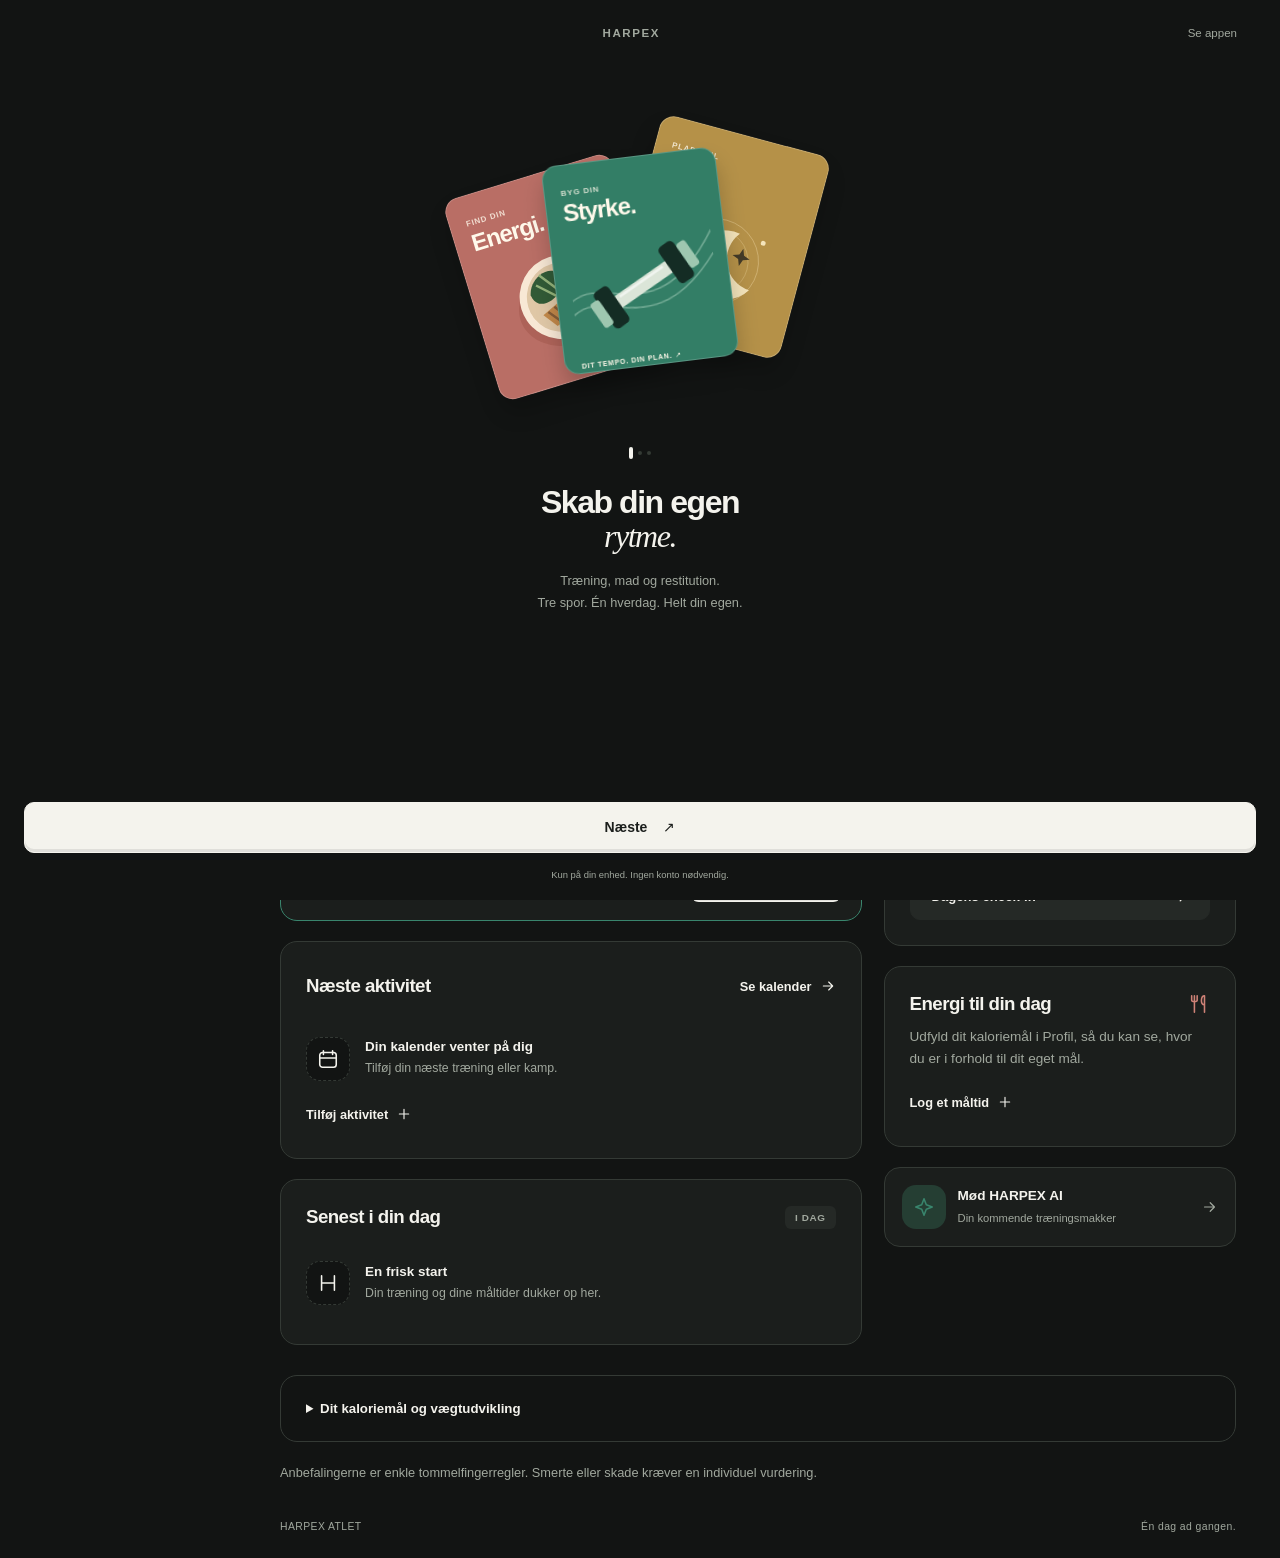
==== app.html @ 9389d0c3 "Add files via upload" ====
<!doctype html>
<html lang="da">
<head>
<meta charset="utf-8">
<meta name="viewport" content="width=device-width, initial-scale=1, viewport-fit=cover">
<meta name="theme-color" content="#ffffff">
<script>try{document.documentElement.dataset.theme=localStorage.getItem("harpex-theme")||"dark"}catch{document.documentElement.dataset.theme="dark"}</script>
<meta name="description" content="Din træning, mad og restitution. Samlet i HARPEX.">
<meta name="apple-mobile-web-app-capable" content="yes">
<meta name="apple-mobile-web-app-status-bar-style" content="default">
<meta name="apple-mobile-web-app-title" content="HARPEX">
<link rel="manifest" href="./manifest.webmanifest">
<link rel="apple-touch-icon" href="./harpex-icon-192.png">
<link rel="icon" type="image/svg+xml" href="./harpex-icon.svg">
<link rel="stylesheet" href="./theme.css?v=simulator-3">
<link rel="stylesheet" href="./identity.css?v=2">
<title>HARPEX · App</title>
<script src="./app.js" defer></script>
<script src="./identity.js?v=1" defer></script>
<script src="./experience.js?v=rhythm-2" defer></script>
</head>
<body>
<div class="app-shell" id="appShell">
<aside class="sidebar">
<a class="brand" href="./" aria-label="HARPEX forside"><span class="brand-mark"><svg viewBox="0 0 24 24" fill="none" stroke="currentColor" stroke-width="1.7" stroke-linecap="round" stroke-linejoin="round" aria-hidden="true"><path d="M5 4v16M19 4v16M5 12h14"/></svg></span>HARPEX</a>
<div class="sidebar-caption">DIT ATLETUNIVERS</div>
<nav class="tabs" aria-label="Appens sider">
<button type="button" class="tab active " data-tab="home"><svg viewBox="0 0 24 24" fill="none" stroke="currentColor" stroke-width="1.7" stroke-linecap="round" stroke-linejoin="round" aria-hidden="true"><path d="m3 10 9-7 9 7v10a1 1 0 0 1-1 1h-5v-7H9v7H4a1 1 0 0 1-1-1z"/></svg><span>Overblik</span></button>
<button type="button" class="tab  desktop-tab" data-tab="plan"><svg viewBox="0 0 24 24" fill="none" stroke="currentColor" stroke-width="1.7" stroke-linecap="round" stroke-linejoin="round" aria-hidden="true"><rect x="3" y="5" width="18" height="16" rx="3"/><path d="M7 3v4m10-4v4M3 11h18"/></svg><span>Kalender</span></button>
<button type="button" class="tab  " data-tab="train"><svg viewBox="0 0 24 24" fill="none" stroke="currentColor" stroke-width="1.7" stroke-linecap="round" stroke-linejoin="round" aria-hidden="true"><path d="M6 8v8M3 10v4M18 8v8M21 10v4M6 12h12"/></svg><span>Træning</span></button>
<button type="button" class="tab  " data-tab="fuel"><svg viewBox="0 0 24 24" fill="none" stroke="currentColor" stroke-width="1.7" stroke-linecap="round" stroke-linejoin="round" aria-hidden="true"><path d="M7 3v7m-3-7v5c0 2 6 2 6 0V3M7 10v11m11 0V3c-4 0-5 10 0 10"/></svg><span class="nav-long">Mad & energi</span><span class="nav-short">Mad</span></button>
<button type="button" class="tab  desktop-tab" data-tab="recovery"><svg viewBox="0 0 24 24" fill="none" stroke="currentColor" stroke-width="1.7" stroke-linecap="round" stroke-linejoin="round" aria-hidden="true"><path d="M20 15.5A8.5 8.5 0 0 1 8.5 4a8.5 8.5 0 1 0 11.5 11.5Z"/></svg><span>Restitution</span></button>
<button type="button" class="tab  desktop-tab" data-tab="progress"><svg viewBox="0 0 24 24" fill="none" stroke="currentColor" stroke-width="1.7" stroke-linecap="round" stroke-linejoin="round" aria-hidden="true"><path d="M4 4v16h16M7 14l4-4 4 2 5-6"/></svg><span>Udvikling</span></button>
<button type="button" class="tab  " data-tab="chat"><svg viewBox="0 0 24 24" fill="none" stroke="currentColor" stroke-width="1.7" stroke-linecap="round" stroke-linejoin="round" aria-hidden="true"><path d="M21 11.5a8.5 8.5 0 0 1-8.5 8.5H4l-1 1v-9.5A8.5 8.5 0 0 1 21 11.5Z"/><path d="M8 10h8M8 14h5"/></svg><span>HARPEX AI</span><span class="beta-tag">BETA</span></button>
<button type="button" class="tab  desktop-tab" data-tab="profile"><svg viewBox="0 0 24 24" fill="none" stroke="currentColor" stroke-width="1.7" stroke-linecap="round" stroke-linejoin="round" aria-hidden="true"><circle cx="12" cy="8" r="4"/><path d="M4 21v-2a8 8 0 0 1 16 0v2"/></svg><span>Profil</span></button>
<button type="button" class="tab mobile-more" data-ui="more" aria-expanded="false" aria-controls="moreMenu"><svg viewBox="0 0 24 24" fill="none" stroke="currentColor" stroke-width="1.7" stroke-linecap="round" stroke-linejoin="round" aria-hidden="true"><circle cx="5" cy="12" r="1"/><circle cx="12" cy="12" r="1"/><circle cx="19" cy="12" r="1"/></svg><span>Mere</span></button>
</nav>
<div class="sidebar-bottom"><span class="local-mark"><svg viewBox="0 0 24 24" fill="none" stroke="currentColor" stroke-width="1.7" stroke-linecap="round" stroke-linejoin="round" aria-hidden="true"><path d="m5 12 4 4L19 6"/></svg></span><div>Kun din hverdag.<small>Data gemmes på din enhed</small></div></div>
</aside>
<div class="workspace">
<header class="app-topbar"><span id="breadcrumb">Dit overblik</span><div class="topbar-actions"><button type="button" class="theme-toggle icon-button" data-ui="theme" aria-label="Skift til mørkt tema" title="Skift tema"><svg viewBox="0 0 24 24" fill="none" stroke="currentColor" stroke-width="1.7" stroke-linecap="round" aria-hidden="true"><circle cx="12" cy="12" r="4"/><path d="M12 2v2m0 16v2M2 12h2m16 0h2M5 5l1.5 1.5m11 11L19 19M5 19l1.5-1.5m11-11L19 5"/></svg></button><span class="date-pill" id="topDate"></span><button class="avatar" aria-label="Åbn din profil" data-action="tab" data-value="profile"><svg viewBox="0 0 24 24" fill="none" stroke="currentColor" stroke-width="1.7" stroke-linecap="round" stroke-linejoin="round" aria-hidden="true"><circle cx="12" cy="8" r="4"/><path d="M4 21v-2a8 8 0 0 1 16 0v2"/></svg></button></div></header>
<main id="mainContent">
<div class="heading"><div><div class="eyebrow" id="date"></div><h1 id="pageTitle">Din dag, dit tempo.</h1><p id="pageSubtitle" class="muted">Små skridt. Stærkere hver dag.</p></div><button class="button heading-action" data-action="tab" data-value="train"><svg viewBox="0 0 24 24" fill="none" stroke="currentColor" stroke-width="1.7" stroke-linecap="round" stroke-linejoin="round" aria-hidden="true"><path d="M12 5v14M5 12h14"/></svg>Log træning</button></div>
<section class="panel active" id="home" aria-label="Dit overblik">
<div class="daily-strip"><div><span class="eyebrow">DENNE UGE</span><strong id="weekSummary">Din uge i overblik</strong></div><div id="dashboardWeek" class="dashboard-week"></div><button class="icon-button week-link" aria-label="Åbn kalender" data-action="tab" data-value="plan"><svg viewBox="0 0 24 24" fill="none" stroke="currentColor" stroke-width="1.7" stroke-linecap="round" stroke-linejoin="round" aria-hidden="true"><path d="M5 12h14m-6-6 6 6-6 6"/></svg></button></div>
<div class="section-heading">Dine spor <small>Et lille skridt i dag</small></div>
<div class="quick-tracks"><button class="quick-track" data-action="tab" data-value="train"><span class="track-emoji" aria-hidden="true">🏋️</span><span class="track-arrow" aria-hidden="true">↗</span><strong>Træning</strong><small>Find dit pas</small></button><button class="quick-track" data-action="tab" data-value="fuel"><span class="track-emoji" aria-hidden="true">🥑</span><span class="track-arrow" aria-hidden="true">↗</span><strong>Energi</strong><small>Log et måltid</small></button><button class="quick-track" data-action="tab" data-value="recovery"><span class="track-emoji" aria-hidden="true">🌙</span><span class="track-arrow" aria-hidden="true">↗</span><strong>Restitution</strong><small>Dit check-in</small></button></div>
<div class="section-heading">Dit daglige overblik <small>Byg din rytme</small></div>
<div class="dashboard-stats" id="dashboardStats"></div>
<div class="dashboard-grid">
<div class="dashboard-main">
<article class="card workout-card"><div class="card-top"><span class="section-label"><svg viewBox="0 0 24 24" fill="none" stroke="currentColor" stroke-width="1.7" stroke-linecap="round" stroke-linejoin="round" aria-hidden="true"><path d="M6 8v8M3 10v4M18 8v8M21 10v4M6 12h12"/></svg>Dagens fokus</span><span class="tag">DIN PLAN</span></div><h2 id="recommend"></h2><p id="reason" class="muted"></p><div class="workout-footer"><span class="muted">Tilpasset din uge</span><button class="button" data-action="tab" data-value="train">Åbn styrkeplan<svg viewBox="0 0 24 24" fill="none" stroke="currentColor" stroke-width="1.7" stroke-linecap="round" stroke-linejoin="round" aria-hidden="true"><path d="M5 12h14m-6-6 6 6-6 6"/></svg></button></div></article>
<article class="card"><div class="card-top"><h2>Næste aktivitet</h2><button class="text-button" data-action="tab" data-value="plan">Se kalender<svg viewBox="0 0 24 24" fill="none" stroke="currentColor" stroke-width="1.7" stroke-linecap="round" stroke-linejoin="round" aria-hidden="true"><path d="M5 12h14m-6-6 6 6-6 6"/></svg></button></div><div id="next"></div></article>
<article class="card"><div class="card-top"><h2>Senest i din dag</h2><span class="tag">I DAG</span></div><div id="recentActivity"></div></article>
</div>
<div class="dashboard-side">
<article class="card checkin-card"><span class="icon-tile"><svg viewBox="0 0 24 24" fill="none" stroke="currentColor" stroke-width="1.7" stroke-linecap="round" stroke-linejoin="round" aria-hidden="true"><path d="M20 15.5A8.5 8.5 0 0 1 8.5 4a8.5 8.5 0 1 0 11.5 11.5Z"/></svg></span><h2>Hvordan har du det?</h2><p class="muted" id="checkinText">Søvn, energi og ømhed. Et kort check-in giver et bedre overblik.</p><button class="button secondary full" data-action="tab" data-value="recovery">Dagens check-in<svg viewBox="0 0 24 24" fill="none" stroke="currentColor" stroke-width="1.7" stroke-linecap="round" stroke-linejoin="round" aria-hidden="true"><path d="M5 12h14m-6-6 6 6-6 6"/></svg></button></article>
<article class="card food-card"><div class="card-top"><h2>Energi til din dag</h2><svg viewBox="0 0 24 24" fill="none" stroke="currentColor" stroke-width="1.7" stroke-linecap="round" stroke-linejoin="round" aria-hidden="true"><path d="M7 3v7m-3-7v5c0 2 6 2 6 0V3M7 10v11m11 0V3c-4 0-5 10 0 10"/></svg></div><p class="muted" id="foodAdvice"></p><button class="text-button" data-action="tab" data-value="fuel">Log et måltid<svg viewBox="0 0 24 24" fill="none" stroke="currentColor" stroke-width="1.7" stroke-linecap="round" stroke-linejoin="round" aria-hidden="true"><path d="M12 5v14M5 12h14"/></svg></button></article>
<button class="ai-teaser" data-action="tab" data-value="chat"><span class="icon-tile"><svg viewBox="0 0 24 24" fill="none" stroke="currentColor" stroke-width="1.7" stroke-linecap="round" stroke-linejoin="round" aria-hidden="true"><path d="m12 3 2.5 6.5L21 12l-6.5 2.5L12 21l-2.5-6.5L3 12l6.5-2.5Z"/></svg></span><span><strong>Mød HARPEX AI</strong><small>Din kommende træningsmakker</small></span><svg viewBox="0 0 24 24" fill="none" stroke="currentColor" stroke-width="1.7" stroke-linecap="round" stroke-linejoin="round" aria-hidden="true"><path d="M5 12h14m-6-6 6 6-6 6"/></svg></button>
</div>
</div>
<details class="card projection"><summary>Dit kaloriemål og vægtudvikling</summary><div id="weightProjectionHome"></div></details>
<div id="metrics" hidden></div>
<p class="foot">Anbefalingerne er enkle tommelfingerregler. Smerte eller skade kræver en individuel vurdering.</p>
</section>
<section class="panel" id="plan">
<div class="card">
<div class="week-nav">
<button type="button" class="button secondary" data-action="prevMonth" aria-label="Forrige måned">‹</button>
<div>
<h2>Kalender</h2>
<p id="monthLabel" class="foot">
</p>
</div>
<button type="button" class="button secondary" data-action="thisMonth">I dag</button>
<button type="button" class="button secondary" data-action="nextMonth" aria-label="Næste måned">›</button>
</div>
<div id="monthCalendar" class="month-calendar">
</div>
<div class="week-nav" style="margin-top:20px">
<button type="button" class="button secondary" data-action="prevWeek" aria-label="Forrige uge">‹</button>
<div>
<h2>Ugeplan</h2>
<p id="weekLabel" class="foot">
</p>
</div>
<button type="button" class="button secondary" data-action="thisWeek">I dag</button>
<button type="button" class="button secondary" data-action="nextWeek" aria-label="Næste uge">›</button>
</div>
<div class="scroll">
<div class="week" id="week">
</div>
</div>
<p class="foot" id="weekAdvice">
</p>
<div id="dayWorkoutList">
</div>
</div>
<div class="two">
<div class="card">
<h2>Tilføj aktivitet <span id="newEventDateLabel" class="muted">
</span>
</h2>
<form id="eventForm" class="form">
<label class="field span">Type<select name="type">
<option>Kamp</option>
<option>Sportstræning</option>
<option>Styrke</option>
</select>
</label>
<label class="field">Dato<input name="date" type="date" required>
</label>
<label class="field">Klokkeslæt<input name="time" type="time" value="18:00" required>
</label>
<label class="field span" id="strengthPicker" hidden>Vælg styrkepas<select id="strengthEventChoice">
</select>
</label>
<label class="field span" id="activityTitleField">
<span id="activityTitleLabel">Titel (valgfri)</span>
<input name="title" placeholder="Fx modstanderen eller træningsstedet">
</label>
<button class="button span">Gem aktivitet</button>
</form>
</div>
<div class="card">
<h2>Aktiviteter i viste uge</h2>
<div id="eventList">
</div>
<p class="foot">Flyt en kamp ved at slette den og oprette den på den nye dato. Forslaget opdateres med det samme.</p>
</div>
</div>
</section>
<section class="panel" id="train">
<div class="card">
<div class="eyebrow">DIN STYRKEPLAN</div>
<h2>Vælg pas og log øvelser</h2>
<p class="muted" id="planHint">
</p>
<div class="form">
<label class="field">Dato for træning<input id="trainingDate" type="date">
</label>
<label class="field">Kampe i denne uge<select id="gameCount">
<option value="auto">Fra kalenderen</option>
<option value="0">0 kampe · 4 pas</option>
<option value="1">1 kamp · 3 pas</option>
<option value="2">2+ kampe · 2 pas</option>
</select>
</label>
<label class="field">Vælg styrkepas<select id="workoutChoice">
</select>
</label>
</div>
<div id="workoutExercises">
</div>
</div>
<div class="two">
<div class="card">
<h2>Anden øvelse</h2>
<form class="form" id="liftForm">
<label class="field span">Øvelse<input name="exercise" required placeholder="Fx bænkpres eller sprint 20 m">
</label>
<label class="field">Sæt / forsøg<input type="number" name="sets" min="1" value="3" required>
</label>
<label class="field">Reps<input type="number" name="reps" min="1" value="6" required>
</label>
<label class="field">Kg (valgfrit)<input type="number" name="kg" min="0" step="0.5" placeholder="0">
</label>
<label class="field">RPE (valgfrit)<input type="number" name="rpe" min="1" max="10" step="0.5">
</label>
<button class="button span">Gem øvelse</button>
</form>
<p class="foot">Ved hop og sprint kan du skrive resultatet i øvelsens navn, fx “20 m sprint · 3,42 s”.</p>
</div>
<div class="card">
<h2>Seneste træning</h2>
<div id="liftList">
</div>
</div>
</div>
</section>
<section class="panel" id="fuel">
<div class="card">
<div class="eyebrow">Forslag til dig</div>
<h2 style="margin-top:8px">Hvad kan du spise?</h2>
<p class="muted" id="mealContext">
</p>
<div class="toolbar" id="ideaFilters" aria-label="Vælg måltidstype">
</div>
<div class="suggestions" id="mealSuggestions">
</div>
<div class="toolbar">
<button type="button" id="moreIdeas" class="button secondary" data-action="more">Se flere forslag</button>
</div>
<p class="foot">44 forslag. Tal er cirkaestimater og varierer med portionsstørrelse og mærke. Justér kalori- og proteinværdier ved at logge måltidet manuelt, hvis portionen er anderledes. Tilpas gerne måltiderne efter appetit og det, du tåler før træning.</p>
</div>
<div class="card">
<div class="eyebrow">Søg og log</div>
<h2 style="margin-top:8px">Find en dansk basisfødevare</h2>
<form id="foodSearchForm" class="form">
<label class="field span">Fødevare<input name="query" placeholder="Fx letmælk, rugbrød eller banan" required minlength="1">
</label>
<button class="button span">Søg lokalt</button>
</form>
<p class="foot">Søgningen virker uden internet og bruger et mindre udvalg af vejledende basisvarer. De præcise tal afhænger af varen og etiketten. Du kan importere din egen CSV-fil med danske fødevarer nedenfor.</p>
<div class="results" id="foodResults" aria-live="polite">
</div>
<p class="foot">Dansk reference: <a class="source-link" href="https://fcdb.fooddata.dk/" target="_blank" rel="noopener">DTU’s fødevaredatabase Frida</a>. Data derfra indgår kun, hvis du selv importerer en CSV-fil.</p>
<label class="field">Indlæs CSV med fødevarer (valgfrit)<input type="file" id="foodCsv" accept=".csv,text/csv">
</label>
<div id="foodImportStatus" class="notice" role="status">
</div>
<p class="foot">CSV skal have kolonnerne navn, kcal og protein pr. 100 g. Du kan eksportere et regneark som CSV først. Filen behandles kun i denne browser. <a class="source-link" href="./foedevarer-skabelon.csv" download>Hent en CSV-skabelon</a>.</p>
</div>
<div class="two">
<div class="card">
<h2>Log måltid</h2>
<form class="form" id="mealForm">
<label class="field span">Navn<input name="name" placeholder="Fx aftensmad" required>
</label>
<label class="field">Kalorier<input name="kcal" type="number" min="0" required>
</label>
<label class="field">Protein (g)<input name="protein" type="number" min="0" required>
</label>
<label class="field span">
<span>
<input type="checkbox" name="savePreset"> Gem som fast måltid</span>
</label>
<button class="button span">Tilføj måltid</button>
</form>
</div>
<div class="card">
<h2>Faste måltider</h2>
<div id="presets">
</div>
<h2 style="margin-top:22px">I dag</h2>
<div id="mealList">
</div>
</div>
</div>
</section>
<section class="panel" id="recovery">
<div class="two">
<div class="card">
<h2>Dagens check-in</h2>
<form class="form" id="recoveryForm">
<label class="field">Søvn (timer)<input name="sleep" type="number" step="0.1" min="0" max="16" required>
</label>
<label class="field">Energi (1–10)<input name="energy" type="number" min="1" max="10" required>
</label>
<label class="field">Benømhed (1–10)<input name="soreness" type="number" min="1" max="10" required>
</label>
<label class="field">Generel ømhed (1–10)<input name="general" type="number" min="1" max="10" required>
</label>
<label class="field span">
<span>
<input name="creatine" type="checkbox"> Kreatin taget i dag</span>
</label>
<button class="button span">Gem check-in</button>
</form>
</div>
<div class="card">
<h2>Readiness</h2>
<div id="readiness">
</div>
<p class="foot">Scoren bruger søvn, energi, ømhed og kamp i går. Den er en guide, ikke en medicinsk måling.</p>
</div>
</div>
</section>
<section class="panel" id="progress">
<div class="card">
<h2>Udvikling i dine øvelser</h2>
<label class="field">Vælg øvelse<select id="exerciseProgressChoice">
</select>
</label>
<div id="exerciseProgress" aria-live="polite">
</div>
</div>
<div class="two">
<div class="card">
<h2>Log vægt eller præstation</h2>
<form class="form" id="progressForm">
<label class="field">Måling<select name="type">
<option>Vægt (kg)</option>
<option>Hop (cm)</option>
<option>Sprint 20 m (sek.)</option>
</select>
</label>
<label class="field">Resultat<input name="value" type="number" min="0" step="0.01" required>
</label>
<button class="button span">Gem måling</button>
</form>
</div>
<div class="card">
<h2>Mulig vægtudvikling</h2>
<div id="weightProjection">
</div>
<h2>Din udvikling</h2>
<div id="progressList">
</div>
<div id="prList">
</div>
</div>
</div>
</section>
<section class="panel" id="profile">
<div class="card appearance-card"><div><h2>Udseende</h2><p class="muted">Vælg det tema, der passer til dig.</p></div><div class="theme-options" role="group" aria-label="Farvetema"><button type="button" data-theme-choice="light">Lyst</button><button type="button" data-theme-choice="dark">Mørkt</button></div></div>
<div class="card profile-intro"><div><h2>Din personlige HARPEX</h2><p class="muted">Tilpas din plan, når din hverdag ændrer sig.</p></div><button type="button" class="button secondary" data-ui="onboard">Gennemgå onboarding</button></div>
<div class="card">
<div class="eyebrow">Energi til din hverdag</div>
<h2 style="margin-top:8px">Beregn et startpunkt</h2>
<p class="muted">Angiv antal pas på en normal uge. Appen tager højde for træning, kampe og fysisk aktivitet i skole eller arbejde.</p>
<form id="energyForm" class="form">
<label class="field">Alder (år)<input name="age" type="number" min="13" max="100" required>
</label>
<label class="field">Vægt (kg)<input name="weight" type="number" min="30" max="250" step="0.1" required>
</label>
<label class="field">Højde (cm)<input name="height" type="number" min="120" max="230" required>
</label>
<label class="field">Køn til beregningsformel<select name="sex" required>
<option value="">Vælg</option>
<option value="male">Mand</option>
<option value="female">Kvinde</option>
<option value="unspecified">Vil ikke angive</option>
</select>
</label>
<label class="field span">Din hverdag<select name="dayType">
<option value="school">Skole / mest siddende</option>
<option value="office">Kontor / mest siddende</option>
<option value="walking">Stående eller gående arbejde</option>
<option value="physical">Fysisk arbejde / håndværker</option>
</select>
</label>
<label class="field">Sportstræning pr. uge<input name="sportSessions" type="number" min="0" max="14" value="0" required>
</label>
<label class="field">Styrkepas pr. uge<input name="strengthSessions" type="number" min="0" max="14" value="0" required>
</label>
<label class="field">Kampe pr. uge<input name="matchSessions" type="number" min="0" max="7" value="0" required>
</label>
<label class="field">Formål<select name="energyGoal">
<option value="maintain">Vedligeholde vægt</option>
<option value="gain">Gradvis vægtøgning</option>
</select>
</label>
<div class="toolbar span">
<button type="button" class="button secondary" id="useCalendarCounts">Hent antal pas fra kalenderen</button>
<button class="button" type="submit">Beregn</button>
</div>
</form>
<div id="energySaveStatus" class="notice" role="status">
</div>
<div id="energyResult" aria-live="polite">
</div>
<p class="foot">Inspiration: <a class="source-link" href="https://www.teamdanmark.dk/til-atleter/sportsernaering/energiberegner" target="_blank" rel="noopener">Team Danmarks energiberegner</a>. HARPEX bruger sin egen forenklede beregning med træningspas i stedet for pulszoner.</p>
</div>
<div class="card">
<h2>Gem og flyt dine data</h2>
<p>Hvis du tilføjer appen til hjemmeskærmen, kan iPhone oprette et separat datalager. Eksportér data herfra og importér filen i hjemmeskærmsappen, hvis dine tidligere logs mangler.</p>
<div class="toolbar">
<button class="button secondary" id="exportData">Eksportér data</button>
<label class="button secondary" for="importData" style="cursor:pointer">Importér data</label>
<input type="file" id="importData" accept="application/json,.json" hidden>
</div>
<div id="transferStatus" class="notice" role="status">
</div>
</div>
<div class="two">
<div class="card">
<h2>Din profil</h2>
<form class="form" id="profileForm">
<label class="field">Sport<select name="sport">
<option value="">Vælg sport</option>
<option>Håndbold</option>
<option>Fodbold</option>
<option>Basketball</option>
<option>Anden sport</option>
</select>
</label>
<label class="field">Position<input name="position" placeholder="Fx målmand">
</label>
<label class="field">Kalorimål<input name="kcalGoal" type="number" min="1000" required>
</label>
<label class="field">Proteinmål (g)<input name="proteinGoal" type="number" min="0" required>
</label>
<label class="field span">Udstyr på dit træningssted (vælg flere)<select name="equipment" multiple size="6">
<option>Vægtstang</option>
<option>Håndvægte</option>
<option>Trap bar</option>
<option>Kabler</option>
<option>Medicinbold</option>
<option>Pull-up bar</option>
</select>
</label>
<button class="button span">Gem profil</button>
</form>
</div>
<div class="card">
<h2>Sådan vælger appen</h2>
<p>Antallet af kampe styrer en enkel ugeplan. Kamp tæt på, ømme ben eller lav restitution nedjusterer benstyrke. Dagens madmål og næste aktivitet giver et særskilt forslag.</p>
<p id="equipmentAdvice" class="foot">
</p>
<p class="foot">Dine data gemmes lokalt i denne browser på denne enhed. Kalenderen oprettes manuelt i første version.</p>
</div>
</div>
</section>
<section class="panel" id="chat" aria-label="HARPEX AI chat">
<div class="chat-card">
<div class="chat-top"><span class="icon-tile"><svg viewBox="0 0 24 24" fill="none" stroke="currentColor" stroke-width="1.7" stroke-linecap="round" stroke-linejoin="round" aria-hidden="true"><path d="m12 3 2.5 6.5L21 12l-6.5 2.5L12 21l-2.5-6.5L3 12l6.5-2.5Z"/></svg></span><div><strong>HARPEX AI</strong><small>Demo · AI er ikke tilsluttet endnu</small></div><span class="tag">FORHÅNDSVISNING</span></div>
<div class="chat-messages" id="chatMessages" role="log" aria-live="polite"></div>
<form id="chatForm" class="chat-form"><label class="sr-only" for="chatInput">Skriv til HARPEX AI</label><textarea id="chatInput" rows="1" maxlength="2000" placeholder="Spørg om din træning, mad eller restitution…"></textarea><button class="send-button" type="submit" aria-label="Send besked" disabled><svg viewBox="0 0 24 24" fill="none" stroke="currentColor" stroke-width="1.7" stroke-linecap="round" stroke-linejoin="round" aria-hidden="true"><path d="M5 12h14m-6-6 6 6-6 6"/></svg></button></form>
<p class="chat-note">Beskeder bliver på din enhed. Denne demo giver ikke AI-rådgivning.</p>
</div>
</section>
</main>
<footer class="app-footer"><span>HARPEX ATLET</span><span>Én dag ad gangen.</span></footer>
</div>
</div>
<div class="menu-scrim" id="menuScrim" hidden></div>
<div class="more-menu" id="moreMenu" hidden><div class="card-top"><h2>Mere i HARPEX</h2><button class="icon-button" data-ui="more-close" aria-label="Luk menu">×</button></div><button data-action="tab" data-value="plan"><svg viewBox="0 0 24 24" fill="none" stroke="currentColor" stroke-width="1.7" stroke-linecap="round" stroke-linejoin="round" aria-hidden="true"><rect x="3" y="5" width="18" height="16" rx="3"/><path d="M7 3v4m10-4v4M3 11h18"/></svg>Kalender<svg viewBox="0 0 24 24" fill="none" stroke="currentColor" stroke-width="1.7" stroke-linecap="round" stroke-linejoin="round" aria-hidden="true"><path d="M5 12h14m-6-6 6 6-6 6"/></svg></button><button data-action="tab" data-value="recovery"><svg viewBox="0 0 24 24" fill="none" stroke="currentColor" stroke-width="1.7" stroke-linecap="round" stroke-linejoin="round" aria-hidden="true"><path d="M20 15.5A8.5 8.5 0 0 1 8.5 4a8.5 8.5 0 1 0 11.5 11.5Z"/></svg>Restitution<svg viewBox="0 0 24 24" fill="none" stroke="currentColor" stroke-width="1.7" stroke-linecap="round" stroke-linejoin="round" aria-hidden="true"><path d="M5 12h14m-6-6 6 6-6 6"/></svg></button><button data-action="tab" data-value="progress"><svg viewBox="0 0 24 24" fill="none" stroke="currentColor" stroke-width="1.7" stroke-linecap="round" stroke-linejoin="round" aria-hidden="true"><path d="M4 4v16h16M7 14l4-4 4 2 5-6"/></svg>Udvikling<svg viewBox="0 0 24 24" fill="none" stroke="currentColor" stroke-width="1.7" stroke-linecap="round" stroke-linejoin="round" aria-hidden="true"><path d="M5 12h14m-6-6 6 6-6 6"/></svg></button><button data-action="tab" data-value="profile"><svg viewBox="0 0 24 24" fill="none" stroke="currentColor" stroke-width="1.7" stroke-linecap="round" stroke-linejoin="round" aria-hidden="true"><circle cx="12" cy="8" r="4"/><path d="M4 21v-2a8 8 0 0 1 16 0v2"/></svg>Profil<svg viewBox="0 0 24 24" fill="none" stroke="currentColor" stroke-width="1.7" stroke-linecap="round" stroke-linejoin="round" aria-hidden="true"><path d="M5 12h14m-6-6 6 6-6 6"/></svg></button></div>
<section id="onboarding" class="onboarding" aria-label="Opsæt din HARPEX" hidden></section>
<div id="saveToast" role="status" aria-live="polite" style="display:none">Gemt</div>
</body>
</html>
---- theme.css ----
/* HARPEX — monochrome interface, adapted to the supplied onboarding reference. */
.tab>.nav-short{display:none}
@media(max-width:700px){.tab>.nav-long{display:none}.tab>.nav-short{display:block}}
:root{font-family:-apple-system,BlinkMacSystemFont,"Segoe UI",Helvetica,Arial,sans-serif;color:var(--ink);background:var(--canvas);font-size:16px;font-synthesis:none;--ink:#191919;--text-strong:#303030;--text-secondary:#555555;--muted:#757575;--line:#e6e6e6;--soft:#f4f4f4;--canvas:#fafafa;--surface:#ffffff;--white:#ffffff;--error:#a53932;--radius:18px;color-scheme:light}
:root[data-theme="dark"]{--ink:#f1f1f1;--text-strong:#dddddd;--text-secondary:#bcbcbc;--muted:#999999;--line:#303030;--soft:#252525;--canvas:#111111;--surface:#191919;--white:#191919;--error:#eeaaa4;color-scheme:dark}
*{box-sizing:border-box}body{margin:0}button,input,select,textarea{font:inherit}button,a,input,select,textarea{-webkit-tap-highlight-color:transparent}button{cursor:pointer}button:disabled{cursor:not-allowed;opacity:.38}button,a{touch-action:manipulation}button{color:inherit}a{color:inherit}svg{width:22px;height:22px;flex-shrink:0}button svg{pointer-events:none}h1,h2,h3,p{margin:0}p{line-height:1.6}h1{font-size:clamp(2rem,3.6vw,2.75rem);font-weight:650;line-height:1.12;letter-spacing:-.025em}h2{font-size:1.17rem;font-weight:700;letter-spacing:-.03em;line-height:1.3}h3{font-size:1rem;line-height:1.4}button:focus-visible,a:focus-visible,summary:focus-visible{outline:3px solid var(--muted);outline-offset:4px}input:focus-visible,select:focus-visible,textarea:focus-visible{outline:2px solid var(--muted);outline-offset:2px}[hidden]{display:none!important}.muted,.foot,.empty{color:var(--muted)}.foot{font-size:.8rem;line-height:1.65;margin-top:16px}.eyebrow{font-size:.7rem;letter-spacing:.12em;font-weight:700;text-transform:uppercase;color:var(--muted)}.sr-only{position:absolute;width:1px;height:1px;overflow:hidden;clip:rect(0,0,0,0);white-space:nowrap}
.app-shell{min-height:100vh}.sidebar{position:fixed;inset:0 auto 0 0;width:236px;background:var(--surface);border-right:1px solid var(--line);z-index:20;padding:38px 20px;display:flex;flex-direction:column}.brand{display:flex;gap:8px;align-items:center;text-decoration:none;font-size:1.7rem;font-weight:700;letter-spacing:-.025em;white-space:nowrap}.brand-mark{display:grid;place-items:center;width:36px;height:36px;background:var(--ink);color:var(--surface);border-radius:12px;margin-right:2px}.brand-mark svg{width:25px;height:25px}.brand-period{margin-left:-7px}.sidebar .brand{margin:0 15px 50px}.sidebar-caption{font-size:.65rem;font-weight:700;letter-spacing:.13em;color:var(--muted);padding:0 16px;margin-bottom:15px}.tabs{display:flex;flex-direction:column;gap:7px}.tab{min-height:48px;width:100%;display:flex;align-items:center;gap:13px;border:0;padding:13px 17px;border-radius:13px;background:transparent;text-align:left;font-size:.875rem;font-weight:550;color:var(--muted);white-space:nowrap;transition:background .18s,color .18s}.tab svg{width:20px;height:20px}.tab:hover{background:var(--soft);color:var(--ink)}.tab.active{background:var(--ink);color:var(--surface)}.beta-tag{font-size:.55rem;letter-spacing:.08em;padding:4px 5px;border:1px solid currentColor;border-radius:4px;margin-left:auto;opacity:.6}.sidebar-bottom{margin-top:auto;display:flex;align-items:center;gap:10px;padding:24px 10px 0;font-size:.74rem;color:var(--text-secondary);line-height:1.6}.sidebar-bottom small{display:block;font-size:.67rem;color:var(--muted)}.local-mark{display:grid;place-items:center;width:27px;height:27px;border:1px solid var(--line);border-radius:50%}.local-mark svg{width:14px}.mobile-more{display:none}
.workspace{margin-left:236px}.app-topbar{height:85px;padding:0 44px;display:flex;justify-content:space-between;align-items:center;border-bottom:1px solid var(--line);background:var(--surface);font-size:.82rem;color:var(--muted)}.topbar-actions{display:flex;gap:20px;align-items:center}.date-pill{font-size:.78rem}.avatar{width:37px;height:37px;border:1px solid var(--line);background:var(--soft);border-radius:50%;display:grid;place-items:center}.avatar svg{width:17px;height:17px}main{max-width:1260px;padding:42px 44px 20px;margin:auto}.heading{display:flex;align-items:center;justify-content:space-between;gap:20px;margin-bottom:30px}.heading .eyebrow{display:none}.heading p{font-size:.92rem;margin-top:10px}.button{display:inline-flex;align-items:center;justify-content:center;gap:10px;border:1px solid var(--ink);background:var(--ink);color:var(--surface);border-radius:12px;min-height:46px;padding:12px 21px;font-size:.875rem;font-weight:650;text-decoration:none;transition:transform .15s,background .15s}.button:hover{background:var(--text-strong);transform:translateY(-1px)}.button.secondary{background:var(--soft);border-color:var(--soft);color:var(--ink)}.button.secondary:hover{background:var(--line)}.button svg{width:17px;height:17px}.text-button{display:inline-flex;align-items:center;gap:8px;background:none;border:0;padding:8px 0;font-size:.8rem;font-weight:600}.text-button svg{width:16px}.text-button:hover{text-decoration:underline}.icon-button{width:37px;height:37px;display:inline-grid;place-items:center;border:1px solid var(--line);border-radius:50%;background:var(--surface);font-size:1.5rem}.icon-button svg{width:17px}.full{width:100%}.tag{display:inline-flex;align-items:center;justify-content:center;padding:6px 10px;border-radius:6px;background:var(--soft);color:var(--muted);font-size:.62rem;letter-spacing:.06em;font-weight:650}.panel{display:none}.panel.active{display:block;animation:appear .2s ease-out}@keyframes appear{from{opacity:.5;transform:translateY(5px)}to{opacity:1;transform:none}}
.card{background:var(--surface);border:1px solid var(--line);border-radius:var(--radius);padding:25px;margin-bottom:20px;box-shadow:0 4px 9px #00000002}.card>h2{margin-bottom:18px}.card-top{display:flex;align-items:center;justify-content:space-between;gap:16px;margin-bottom:18px}.card-top h2{margin:0}.card-top>svg{color:var(--text-secondary)}.section-label{font-size:.84rem;font-weight:600;display:flex;align-items:center;gap:9px}.section-label svg{width:18px;height:18px}.daily-strip{display:flex;align-items:center;gap:20px;margin-bottom:28px;border-top:1px solid var(--line);border-bottom:1px solid var(--line);padding:20px 0}.daily-strip>div:first-child{min-width:160px}.daily-strip strong{display:block;font-size:.82rem;font-weight:550;margin-top:7px}.dashboard-week{display:grid;grid-template-columns:repeat(7,1fr);gap:12px;max-width:530px;flex:1;margin-left:auto}.week-dot{border:0;background:none;min-height:67px;border-radius:12px;display:flex;flex-direction:column;align-items:center;justify-content:center;gap:7px;position:relative;font-size:.73rem;color:var(--muted)}.week-dot strong{font-size:.92rem;font-weight:650;margin:0;color:var(--text-strong)}.week-dot.current{background:var(--ink);color:var(--muted)}.week-dot.current strong{color:var(--surface)}.week-dot.has-log:after{content:"";width:4px;height:4px;position:absolute;bottom:5px;border-radius:50%;background:currentColor}.week-dot:hover{box-shadow:inset 0 0 0 1px var(--line)}.dashboard-stats{display:grid;grid-template-columns:1.8fr 1fr 1fr;gap:17px;margin-bottom:22px}.stat-card{border:1px solid var(--line);background:var(--surface);border-radius:var(--radius);padding:25px;min-height:193px;display:flex;flex-direction:column;justify-content:space-between}.stat-card.calorie-card{flex-direction:row;align-items:center;gap:10px}.stat-label{display:flex;align-items:center;gap:7px;color:var(--muted);font-size:.8rem}.stat-label svg{width:17px;height:17px}.stat-number{display:block;font-size:2rem;line-height:1.2;letter-spacing:-.025em;margin:12px 0 7px;font-weight:650}.stat-number small{font-size:.9rem;color:var(--muted);letter-spacing:-.02em;font-weight:400}.stat-detail{font-size:.72rem;color:var(--muted);line-height:1.5}.stat-track{width:100%;height:5px;background:var(--soft);border-radius:5px;overflow:hidden;margin-top:16px}.stat-track i{height:100%;background:var(--ink);display:block;border-radius:5px}.ring{width:109px;height:109px;position:relative;flex-shrink:0;display:grid;place-items:center}.ring svg{position:absolute;width:100%;height:100%;transform:rotate(-90deg)}.ring circle{fill:none;stroke-width:7}.ring-bg{stroke:var(--soft)}.ring-fill{stroke:var(--ink);stroke-linecap:round;transition:stroke-dasharray .5s}.ring .ring-icon{width:24px;height:24px;position:static;transform:none;color:var(--ink)}.ring small{font-size:.62rem;color:var(--muted)}
.dashboard-grid{display:grid;grid-template-columns:minmax(0,1.65fr) minmax(260px,1fr);gap:22px}.dashboard-grid>div{min-width:0}.workout-card{padding:26px;background:var(--soft);border:0}.workout-card h2{font-size:1.7rem;max-width:460px;line-height:1.16;letter-spacing:-.025em;margin:25px 0 12px}.workout-card p{font-size:.875rem;max-width:480px}.workout-card .tag{background:var(--surface);color:var(--text-secondary)}.workout-footer{display:flex;align-items:center;justify-content:space-between;gap:12px;margin-top:28px}.workout-footer>span{font-size:.72rem}.workout-footer .button{font-size:.8rem;padding:12px 16px}.icon-tile{display:grid;place-items:center;width:44px;height:44px;border-radius:14px;background:var(--soft);color:var(--ink);flex-shrink:0}.checkin-card h2{font-size:1.25rem;margin:18px 0 10px}.checkin-card p,.food-card p{font-size:.85rem}.checkin-card .button{margin-top:20px;font-size:.82rem;justify-content:space-between}.food-card .text-button{margin-top:14px}.food-card .card-top{margin-bottom:10px}.ai-teaser{display:flex;align-items:center;gap:12px;width:100%;text-align:left;border:1px solid var(--line);border-radius:16px;background:var(--surface);padding:17px}.ai-teaser>span:nth-child(2){flex:1}.ai-teaser strong{font-size:.85rem;display:block;margin-bottom:5px}.ai-teaser small{font-size:.7rem;color:var(--muted);line-height:1.5}.ai-teaser>svg{width:17px;color:var(--muted)}.ai-teaser:hover{background:var(--soft)}.empty-state{display:flex;align-items:center;gap:15px;padding:14px 0}.empty-state strong{display:block;font-size:.84rem;font-weight:550}.empty-state p{font-size:.77rem;color:var(--muted);margin-top:5px}.empty-state .icon-tile{border:1px dashed var(--line);background:var(--canvas)}.activity-row{display:flex;gap:13px;align-items:center;padding:13px 0;border-bottom:1px solid var(--line);font-size:.84rem}.activity-row:last-child{border:0}.activity-row small{display:block;color:var(--muted);font-size:.73rem;margin-top:4px}.activity-row>div:nth-child(2){flex:1}.activity-row>span{font-size:.7rem;color:var(--muted)}.projection{font-size:.83rem;background:transparent;box-shadow:none;margin-top:10px}.projection summary{cursor:pointer;font-weight:550}.projection p{margin-top:15px}.app-footer{max-width:1260px;margin:auto;padding:18px 44px 26px;display:flex;justify-content:space-between;font-size:.65rem;color:var(--muted);letter-spacing:.04em}
.two{display:grid;grid-template-columns:1fr 1fr;gap:20px}.grid{display:grid;grid-template-columns:1.2fr .8fr;gap:20px}.row{display:flex;justify-content:space-between;align-items:center;gap:12px;padding:16px 0;border-bottom:1px solid var(--line);font-size:.88rem}.row:last-child{border:0}.row small{display:block;color:var(--muted);font-size:.75rem;margin-top:6px;line-height:1.5}.row .button{font-size:.76rem;min-height:36px;padding:8px 13px;flex-shrink:0}.empty{padding:10px 0;font-size:.88rem}.form{display:grid;grid-template-columns:repeat(2,minmax(0,1fr));gap:18px;margin-top:20px}.field{display:flex;flex-direction:column;gap:9px;color:var(--muted);font-size:.875rem;line-height:1.4}.field input,.field select,.exerciseForm input{width:100%;min-width:0;min-height:48px;padding:12px 14px;border:1px solid var(--line);border-radius:13px;background:var(--canvas);color:var(--ink);font-size:1rem}.field input[type=checkbox]{width:18px;min-height:18px;accent-color:var(--ink);vertical-align:middle;margin-right:8px}.field select[multiple]{min-height:170px}.field input::placeholder,.exerciseForm input::placeholder{color:var(--muted)}.span{grid-column:1/-1}.toolbar{display:flex;gap:10px;flex-wrap:wrap;margin:18px 0}.notice{font-size:.86rem;margin-top:12px;color:var(--text-strong)}.source-link{color:var(--text-strong);text-underline-offset:3px}.results{max-height:440px;overflow:auto}.week-nav{display:flex;align-items:center;gap:9px;margin-bottom:23px}.week-nav>div{flex:1}.week-nav p{margin-top:4px}.week-nav .button{padding:8px 14px;min-height:38px}.week{display:grid;grid-template-columns:repeat(7,minmax(0,1fr));gap:8px}.day{background:var(--canvas);border:1px solid var(--line);border-radius:12px;min-height:113px;padding:11px;text-align:left;font-size:.82rem}.day strong,.day b,.day small{display:block}.day strong{margin-bottom:10px}.day b{font-size:.73rem;color:var(--text-strong);margin:6px 0}.day small{font-size:.7rem;line-height:1.4;color:var(--muted)}.day.today{border:2px solid var(--ink);background:var(--soft)}.month-calendar{display:grid;grid-template-columns:repeat(7,minmax(0,1fr));gap:6px}.month-weekday{text-align:center;font-size:.75rem;color:var(--muted);padding:9px 0}.month-day{min-height:86px;background:var(--canvas);border:1px solid var(--line);border-radius:12px;padding:10px;text-align:left}.month-day strong,.month-day small{display:block}.month-day small{font-size:.69rem;color:var(--muted);margin-top:5px}.month-day.selected{border:2px solid var(--ink);background:var(--soft)}.month-day.other{opacity:.4}.chart-scroll,.scroll{overflow-x:auto}.exercise-chart{width:100%;min-width:320px;height:180px}.exercise-chart polyline{stroke:var(--ink)}.exercise-chart circle{fill:var(--ink)}.exercise-chart text{fill:var(--text-secondary)}.exercise-chart line{stroke:var(--line)}.exercise-entry{padding:22px 0;border-bottom:1px solid var(--line)}.exercise-entry:last-child{border:0}.exercise-entry strong{display:block;font-size:1rem}.exercise-entry small{display:block;color:var(--muted);margin:7px 0 15px;font-size:.78rem}.exerciseForm{display:grid;grid-template-columns:repeat(3,minmax(0,1fr)) auto;gap:12px;align-items:end}.exerciseForm label{display:flex;flex-direction:column;gap:7px;font-size:.8rem;color:var(--muted)}.training-date-head{font-size:.78rem;font-weight:650;margin:20px 0 5px}.suggestions{display:grid;grid-template-columns:repeat(2,minmax(0,1fr));gap:16px}.suggestion{padding:20px;background:var(--canvas);border:1px solid var(--line);border-radius:18px}.suggestion h3{margin:10px 0}.suggestion p{font-size:.84rem;color:var(--muted)}.suggestion .row{flex-wrap:wrap}.suggestion .tag{font-size:.73rem;letter-spacing:0}.recipe{margin-top:16px;font-size:.8rem;color:var(--muted)}.recipe summary{cursor:pointer;color:var(--text-secondary)}.recipe p{margin-top:12px}.suggestion .eyebrow{font-size:.66rem}.toolbar .tab{display:block;min-height:38px;width:auto;border-radius:12px;padding:9px 16px;background:var(--soft);font-size:.8rem;color:var(--muted)}.toolbar .tab.active{background:var(--ink);color:var(--surface)}.metrics{display:grid;grid-template-columns:repeat(2,1fr);gap:12px}.metric{padding:16px;background:var(--soft);border-radius:15px}.metric span{font-size:.8rem;color:var(--muted)}.metric strong{font-size:1.3rem;display:block;margin-top:7px}.bar{height:5px;border-radius:5px;background:var(--line);overflow:hidden;margin-top:10px}.bar i{display:block;height:100%;background:var(--ink);max-width:100%}.recommend{font-size:1.5rem;font-weight:700;margin:15px 0}.card[style*="background:var(--muted)"]{background:var(--soft)!important}.profile-intro{display:flex;align-items:center;justify-content:space-between;gap:20px}.profile-intro p{font-size:.875rem;margin-top:7px}#readiness>div{color:var(--ink)!important}#readiness span{color:var(--muted)!important}#saveToast{position:fixed;left:50%;bottom:30px;transform:translateX(-50%);background:var(--ink);color:var(--surface);padding:14px 24px;border-radius:12px;font-size:.875rem;z-index:120;box-shadow:0 10px 30px #0002}
.chat-card{max-width:900px;margin:auto;border:1px solid var(--line);border-radius:18px;background:var(--surface);padding:24px;display:flex;flex-direction:column;min-height:600px;height:calc(100dvh - 310px)}.chat-top{display:flex;gap:12px;align-items:center;padding-bottom:20px;border-bottom:1px solid var(--line)}.chat-top strong{display:block;font-size:.95rem}.chat-top small{display:block;margin-top:5px;color:var(--muted);font-size:.72rem}.chat-top>.tag{margin-left:auto;font-size:.55rem}.chat-messages{overflow-y:auto;flex:1;padding:26px 6px;scroll-behavior:smooth}.chat-welcome{text-align:center;padding:30px 0 15px;max-width:460px;margin:auto}.chat-welcome>.icon-tile{margin:0 auto 20px;width:58px;height:58px;border-radius:14px}.chat-welcome h2{font-size:1.7rem;line-height:1.2;letter-spacing:-.025em}.chat-welcome>p{font-size:.85rem;color:var(--muted);margin:13px auto 23px;max-width:350px}.prompt-list{display:grid;gap:9px}.prompt-button{background:var(--canvas);border:1px solid var(--line);border-radius:14px;padding:15px;text-align:left;display:flex;align-items:center;justify-content:space-between;font-size:.83rem}.prompt-button svg{width:16px}.chat-message{padding:14px 17px;margin-bottom:15px;max-width:82%;font-size:.9rem;line-height:1.55;white-space:pre-wrap;overflow-wrap:anywhere}.chat-message.user{margin-left:auto;background:var(--ink);color:var(--surface);border-radius:14px 19px 5px 19px}.chat-message.assistant{background:var(--soft);border-radius:14px 19px 19px 5px}.chat-message small{display:block;font-size:.66rem;font-weight:600;letter-spacing:.06em;color:var(--muted);margin-bottom:7px}.chat-form{display:flex;align-items:flex-end;gap:10px;border:1px solid var(--line);border-radius:14px;background:var(--canvas);padding:9px}.chat-form textarea{flex:1;background:transparent;border:0;padding:11px 10px;outline:0;resize:none;font-size:.9rem;min-height:42px;max-height:130px;line-height:1.5;width:100%}.send-button{width:43px;height:43px;border:0;border-radius:50%;background:var(--ink);color:var(--surface);display:grid;place-items:center;flex-shrink:0}.send-button svg{transform:rotate(-90deg);width:21px}.chat-note{font-size:.66rem;color:var(--muted);text-align:center;margin:12px 0 0}
.onboarding{position:fixed;inset:0;background:var(--surface);z-index:100;overflow-y:auto}.onboarding-top{max-width:1240px;margin:auto;padding:32px 48px;display:flex;align-items:center;justify-content:space-between}.onboarding-top .brand{font-size:1.5rem}.onboarding-top .brand-mark{width:32px;height:32px;border-radius:10px}.onboarding-top .text-button{font-size:.8rem;color:var(--muted);font-weight:400}.onboarding-layout{display:grid;grid-template-columns:1fr 1fr;gap:100px;max-width:1090px;min-height:calc(100dvh - 200px);margin:auto;padding:20px 40px 40px;align-items:center}.onboarding-context{max-width:390px;padding-bottom:80px}.context-label{display:flex;align-items:center;gap:10px;font-size:.73rem;color:var(--muted);letter-spacing:.08em;text-transform:uppercase;margin-bottom:24px}.context-label span{width:26px;height:1px;background:var(--muted)}.onboarding-context h2{font-size:2.75rem;line-height:1.05;letter-spacing:-.035em;font-weight:650}.onboarding-context>p{font-size:.95rem;color:var(--muted);margin-top:22px;max-width:310px;line-height:1.7}.onboarding-context .feature-chips{display:flex;flex-wrap:wrap;gap:9px;margin-top:32px}.feature-chips span{border:1px solid var(--line);border-radius:12px;padding:9px 13px;font-size:.73rem;color:var(--muted)}.feature-chips span:first-child{background:var(--ink);border-color:var(--ink);color:var(--surface)}.onboarding-pane{width:100%;max-width:430px;justify-self:end;align-self:stretch;display:flex;flex-direction:column;min-height:570px;padding-top:12px}.onboarding-nav{display:flex;align-items:center;gap:18px;margin-bottom:28px}.onboarding-back{width:32px;height:32px;border:0;background:var(--soft);border-radius:50%;display:grid;place-items:center}.onboarding-back svg{width:16px;transform:rotate(180deg)}.onboarding-progress{height:3px;background:var(--line);flex:1;border-radius:4px;overflow:hidden}.onboarding-progress i{height:100%;background:var(--ink);display:block;transition:width .3s}.step-count{font-size:.68rem;color:var(--muted);min-width:32px;text-align:right}.onboarding-pane h1{font-size:2rem;line-height:1.12;letter-spacing:-.025em;font-weight:700;margin-bottom:12px}.onboarding-description{color:var(--muted);font-size:.875rem;line-height:1.55;max-width:360px}.onboarding-content{flex:1;padding:30px 0 25px}.onboarding-options{display:flex;flex-direction:column;gap:11px}.onboarding-option{display:flex;align-items:center;gap:15px;text-align:left;background:var(--soft);border:1px solid var(--soft);border-radius:15px;padding:20px 19px;min-height:66px;width:100%;font-size:.91rem;font-weight:550}.onboarding-option>span:not(.option-check){flex:1}.onboarding-option small{display:block;font-size:.73rem;font-weight:400;margin-top:5px;color:var(--muted)}.onboarding-option.selected{background:var(--ink);color:var(--surface);border-color:var(--ink)}.onboarding-option.selected small{color:var(--muted)}.onboarding-option .option-check{flex:0 0 18px;width:18px;height:18px;border-radius:50%;border:1px solid var(--line);margin-left:auto;display:grid;place-items:center}.option-check svg{width:12px;height:12px;opacity:0}.selected .option-check{background:var(--surface);border-color:var(--surface);color:var(--ink)}.selected .option-check svg{opacity:1}.onboarding-option:hover:not(.selected){background:var(--line)}.onboarding-bottom{padding-top:18px;background:var(--surface)}.onboarding-continue{width:100%;min-height:52px;border-radius:12px}.onboarding-bottom p{text-align:center;font-size:.68rem;color:var(--muted);margin-top:14px}.onboarding-fields{display:grid;gap:18px}.measurement-field{background:var(--soft);border:1px solid var(--line);border-radius:16px;padding:17px 20px}.measurement-field>span{display:block;font-size:.77rem;color:var(--muted);margin-bottom:8px}.measurement-input{display:flex;align-items:baseline;gap:15px}.measurement-input input{appearance:textfield;-moz-appearance:textfield;background:none;border:0;font-size:2rem;font-weight:600;letter-spacing:-.025em;width:100%;min-width:0;color:var(--ink);outline:0}.measurement-input input::-webkit-inner-spin-button{appearance:none}.measurement-input input::placeholder{color:var(--line)}.measurement-input>span{font-size:.85rem;color:var(--muted)}.onboarding-error{color:var(--error);font-size:.8rem;min-height:20px;margin-top:12px}.schedule-stepper{display:flex;align-items:center;justify-content:space-between;gap:15px;background:var(--soft);border-radius:16px;padding:19px;margin-bottom:12px}.schedule-stepper strong{display:block;font-size:.9rem}.schedule-stepper small{display:block;font-size:.72rem;color:var(--muted);margin-top:5px}.stepper-control{display:flex;gap:14px;align-items:center}.stepper-control button{border:1px solid var(--line);background:var(--surface);width:31px;height:31px;border-radius:50%;font-size:1.15rem;display:grid;place-items:center}.stepper-control output{min-width:14px;text-align:center;font-size:1rem;font-weight:600}.onboarding-equipment{display:grid;grid-template-columns:1fr 1fr;gap:10px}.onboarding-equipment .onboarding-option{padding:17px 13px;font-size:.8rem;min-height:66px;gap:6px}.onboarding-summary{padding:23px;background:var(--soft);border-radius:16px}.onboarding-summary>.icon-tile{background:var(--ink);color:var(--surface);margin:0 auto 20px}.summary-row{display:flex;justify-content:space-between;align-items:center;gap:15px;border-bottom:1px solid var(--line);padding:14px 0;font-size:.8rem;color:var(--muted)}.summary-row strong{color:var(--ink);text-align:right;font-weight:600}.summary-row:last-child{border:0}.summary-optin{display:flex;gap:10px;align-items:flex-start;color:var(--text-secondary);font-size:.8rem;line-height:1.5;margin-top:19px}.summary-optin input{accent-color:var(--ink);width:18px;height:18px;flex-shrink:0}.welcome-emblem{height:150px;display:grid;place-items:center;margin:15px 0 30px}.welcome-emblem .brand-mark{width:84px;height:84px;border-radius:18px;box-shadow:0 22px 60px #00000018}.welcome-emblem svg{width:54px;height:54px}.welcome-list{display:grid;gap:20px}.welcome-list>div{display:flex;align-items:center;gap:15px}.welcome-list .icon-tile{width:40px;height:40px;border-radius:13px}.welcome-list strong{font-size:.85rem;display:block}.welcome-list small{font-size:.73rem;display:block;color:var(--muted);margin-top:5px}
.menu-scrim{position:fixed;inset:0;background:#0004;backdrop-filter:blur(3px);z-index:45}.more-menu{position:fixed;bottom:90px;left:16px;right:16px;max-width:460px;margin:auto;background:var(--surface);border:1px solid var(--line);border-radius:18px;padding:23px;z-index:46;box-shadow:0 20px 80px #0003}.more-menu>button{display:flex;align-items:center;gap:15px;width:100%;border:0;background:var(--surface);padding:17px 7px;font-size:.95rem}.more-menu>button>svg:last-child{margin-left:auto;width:16px;color:var(--muted)}
@media(min-width:1600px){main{padding-top:50px}.onboarding-layout{gap:150px;max-width:1190px}}
@media(max-width:1150px){.sidebar{width:202px;padding:30px 14px}.sidebar .brand{margin-left:12px}.workspace{margin-left:202px}.app-topbar{padding:0 28px}main{padding:32px 28px 20px}.dashboard-stats{grid-template-columns:1.5fr 1fr 1fr;gap:12px}.stat-card{padding:20px}.ring{width:80px;height:80px}.stat-number{font-size:1.7rem}.dashboard-grid{gap:17px;grid-template-columns:minmax(0,1.4fr) minmax(245px,1fr)}.workout-card h2{font-size:1.5rem}.card{padding:22px}.workout-footer>span{display:none}.workout-footer{justify-content:flex-end}.daily-strip>div:first-child{min-width:130px}.dashboard-week{gap:5px}.onboarding-layout{gap:65px}.onboarding-context h2{font-size:2.5rem}}
@media(max-width:900px){.sidebar{width:84px;padding:28px 12px}.sidebar .brand{font-size:0;margin:0 auto 42px;gap:0}.sidebar .brand-mark{margin:0}.sidebar-caption,.sidebar-bottom,.tab>span{display:none}.tab{justify-content:center;padding:14px}.tabs{gap:9px}.workspace{margin-left:84px}.dashboard-grid{grid-template-columns:minmax(0,1.35fr) minmax(220px,1fr)}.stat-card.calorie-card{gap:5px}.calorie-card .ring{width:60px;height:60px}.ring .ring-icon{width:17px}.stat-label{font-size:.73rem}.stat-detail{font-size:.65rem}.daily-strip>div:first-child{min-width:105px}.daily-strip strong{font-size:.74rem}.onboarding-layout{grid-template-columns:1fr;max-width:530px;min-height:calc(100dvh - 130px);padding:15px 40px 35px}.onboarding-context{display:none}.onboarding-pane{max-width:none;justify-self:stretch}.onboarding-top{padding:25px 35px}.two{grid-template-columns:1fr}.profile-intro{align-items:flex-start;flex-direction:column}}
@media(max-width:700px){body{background:var(--canvas)}.sidebar{position:fixed;inset:auto 0 0;width:100%;height:calc(76px + env(safe-area-inset-bottom));padding:6px 9px env(safe-area-inset-bottom);border:0;border-top:1px solid var(--line);border-radius:0;background:var(--surface);z-index:40}.sidebar>.brand{display:none}.tabs{display:grid;grid-template-columns:repeat(5,1fr);gap:2px}.tab{min-height:63px;border-radius:14px;display:flex;flex-direction:column;gap:6px;padding:9px 2px 6px;font-size:.66rem}.tab svg{width:20px;height:20px}.tab>span{display:block}.tab.active{background:var(--soft);color:var(--ink)}.tab.desktop-tab,.tab .beta-tag{display:none}.mobile-more{display:flex}.workspace{margin:0;padding-bottom:90px}.app-topbar{height:66px;padding:0 21px;border:0;background:var(--canvas)}.app-topbar #breadcrumb{font-size:1.2rem;font-weight:700;letter-spacing:-.025em;color:var(--ink)}.app-topbar #breadcrumb:before{content:"HARPEX";font-size:1.3rem}.app-topbar #breadcrumb{font-size:0}.app-topbar .date-pill{font-size:.7rem;color:var(--muted)}.topbar-actions{gap:12px}.avatar{width:32px;height:32px}.avatar svg{width:15px}main{padding:19px 20px 15px}.heading{align-items:flex-start;margin-bottom:25px}.heading h1{font-size:2rem;letter-spacing:-.025em}.heading p{font-size:.84rem;margin-top:7px}.heading-action{display:none}.daily-strip{display:block;padding:0 0 16px;border-top:0;margin-bottom:18px}.daily-strip>div:first-child{display:none}.dashboard-week{max-width:none;margin:0;gap:8px}.week-dot{min-height:60px;font-size:.7rem}.week-dot strong{font-size:.87rem}.week-link{display:none}.dashboard-stats{grid-template-columns:1fr 1fr;gap:12px;margin-bottom:19px}.stat-card{min-height:150px;border-radius:16px;padding:20px}.stat-card.calorie-card{grid-column:1/-1;padding:25px 28px;min-height:170px}.calorie-card .ring{width:112px;height:112px}.ring .ring-icon{width:25px;height:25px}.stat-label{font-size:.77rem}.stat-number{font-size:1.95rem;margin:10px 0 6px}.calorie-card .stat-number{font-size:2.65rem}.stat-detail{font-size:.72rem}.dashboard-grid{grid-template-columns:1fr;gap:0}.card{padding:22px;border-radius:16px;margin-bottom:17px}.workout-card h2{font-size:1.6rem;margin-top:20px}.workout-card .card-top{margin-bottom:15px}.workout-footer{margin-top:22px}.workout-footer .button{width:100%;min-height:47px}.dashboard-side{display:grid;grid-template-columns:1fr}.checkin-card{position:relative}.checkin-card>.icon-tile{float:right}.checkin-card h2{margin-top:4px}.checkin-card>p{max-width:80%}.checkin-card .button{margin-top:20px}.ai-teaser{margin-bottom:18px}.projection{font-size:.78rem}.app-footer{padding:10px 21px 15px;font-size:.6rem}.two,.grid{grid-template-columns:1fr;gap:0}.week{grid-template-columns:repeat(7,minmax(120px,1fr))}.month-day{min-height:65px;padding:6px;border-radius:8px}.month-day strong{font-size:.77rem}.month-day small{font-size:.62rem;overflow-wrap:anywhere}.month-calendar{gap:4px}.week-nav{gap:7px}.week-nav h2{font-size:1.05rem}.week-nav .button{padding:7px 10px;min-height:35px;font-size:.76rem}.week-nav .foot{font-size:.66rem}.exerciseForm{grid-template-columns:repeat(3,minmax(0,1fr));gap:9px}.exerciseForm button{grid-column:1/-1}.exerciseForm input{padding:11px 10px}.suggestions{grid-template-columns:1fr}.form{gap:15px}.row{flex-wrap:wrap}.card>.eyebrow{margin-bottom:7px}.chat-card{padding:16px 15px;border-radius:16px;height:calc(100dvh - 242px);min-height:440px}.chat-top{padding-bottom:16px;gap:9px}.chat-top .icon-tile{width:35px;height:35px;border-radius:11px}.chat-top>.tag{display:none}.chat-welcome{padding-top:10px}.chat-welcome h2{font-size:1.4rem}.chat-welcome>p{font-size:.8rem}.chat-messages{padding:23px 1px}.chat-message{max-width:92%;font-size:.84rem}.chat-note{font-size:.6rem}.chat-form textarea{font-size:16px;padding-left:7px}.chat-top small{font-size:.66rem}.onboarding-top{padding:23px 23px 15px}.onboarding-top .brand{font-size:1.25rem}.onboarding-top .brand-mark{width:28px;height:28px;border-radius:9px}.onboarding-top .brand-mark svg{width:21px}.onboarding-top .text-button{font-size:.73rem}.onboarding-layout{display:block;padding:12px 26px 26px;min-height:calc(100dvh - 82px)}.onboarding-pane{min-height:calc(100dvh - 128px);padding-top:0}.onboarding-nav{margin-bottom:27px;gap:13px}.onboarding-pane h1{font-size:1.95rem;line-height:1.13}.onboarding-description{font-size:.85rem}.onboarding-content{padding:26px 0 20px}.onboarding-option{padding:19px 17px;min-height:69px}.onboarding-bottom{position:sticky;bottom:0;padding:16px 0 6px}.onboarding-continue{min-height:52px}.welcome-emblem{height:125px;margin:0 0 27px}.onboarding-equipment .onboarding-option{padding:17px 12px}.onboarding-equipment{gap:9px}.onboarding-equipment .option-check{width:16px;height:16px}.onboarding-summary{padding:20px}.onboarding-bottom p{margin-top:12px;font-size:.64rem}.onboarding-context{display:none}#saveToast{bottom:100px;width:max-content;max-width:90%;font-size:.8rem}.form .field{font-size:.85rem}}
@media(max-width:370px){main{padding-left:15px;padding-right:15px}.onboarding-layout{padding-left:22px;padding-right:22px}.onboarding-pane h1{font-size:1.8rem}.tab{font-size:.61rem}.stat-card{padding:16px}.card{padding:18px}.form{grid-template-columns:1fr}.field{grid-column:1/-1}}
@media(prefers-reduced-motion:reduce){*,*:before,*:after{scroll-behavior:auto!important;transition:none!important;animation:none!important}}

@media(min-width:901px){.onboarding-layout{min-height:calc(100dvh - 112px);padding-top:0;padding-bottom:24px;align-items:center}.onboarding-pane{min-height:0}.onboarding-content{padding-top:20px;padding-bottom:12px}.welcome-emblem{height:95px;margin:0 0 20px}.welcome-emblem .brand-mark{width:70px;height:70px;border-radius:16px}.welcome-list{gap:15px}.onboarding-nav{margin-bottom:20px}.onboarding-bottom{padding-top:12px}.onboarding-top{padding-top:24px;padding-bottom:24px}}
/* Appearance controls share one preference across onboarding and the app. */
#onboardingTitle:focus{outline:none}
@media(max-width:700px){.app-footer{display:none}}
.theme-toggle{color:var(--ink);background:var(--surface);border:1px solid var(--line);width:36px;height:36px;border-radius:9px}
.theme-toggle svg{width:17px;height:17px}
.onboarding-actions{display:flex;align-items:center;gap:16px}
.appearance-card{display:flex;align-items:center;justify-content:space-between;gap:20px}
.appearance-card p{font-size:.875rem;margin-top:7px}
.theme-options{display:flex;padding:4px;background:var(--soft);border:1px solid var(--line);border-radius:10px;gap:4px}
.theme-options button{border:0;border-radius:7px;background:transparent;color:var(--muted);padding:9px 18px;font-size:.85rem}
.theme-options button.selected{background:var(--ink);color:var(--surface)}
.brand{font-size:1.35rem;letter-spacing:.015em;font-weight:700}
.brand-mark{border-radius:8px}
.brand-mark svg{width:21px;height:21px}
.onboarding-top .brand{font-size:1.2rem;letter-spacing:.015em}
.onboarding-top .brand-mark{border-radius:7px}
.onboarding-option,.measurement-field,.schedule-stepper{border-radius:10px}
.button,.onboarding-continue{border-radius:11px}
.onboarding-option.selected .option-check{color:var(--surface);background:var(--ink);border-color:var(--ink)}
.onboarding-option.selected{background:var(--ink);color:var(--surface)}
.onboarding-option.selected small{color:var(--surface);opacity:.7}
.onboarding-option.selected .option-check{background:var(--surface);color:var(--ink);border-color:var(--surface)}
[data-theme="dark"] .chat-message.user{background:var(--soft);color:var(--ink);border:1px solid var(--line)}
[data-theme="dark"] .chat-message.assistant{background:var(--surface);border:1px solid var(--line)}
[data-theme="dark"] .welcome-emblem .brand-mark{box-shadow:none}
[data-theme="dark"] #readiness>div{color:var(--ink)!important}
.card[style*="background:#14212b"]{background:var(--soft)!important}
@media(max-width:700px){.onboarding-actions{gap:10px}.onboarding-top .text-button{font-size:.72rem}.theme-toggle{width:31px;height:31px}.onboarding-top{padding-left:22px;padding-right:22px}.onboarding-top .brand{font-size:1.05rem}.onboarding-top .brand-mark{width:25px;height:25px}.appearance-card{align-items:flex-start;flex-direction:column}.tabs{grid-template-columns:repeat(5,minmax(0,1fr))}.tab{min-width:0}.tab>span{white-space:nowrap}.app-topbar #breadcrumb:before{font-size:1.16rem;letter-spacing:.015em}}
---- identity.css ----
/* HARPEX / rhythm — reference-led mobile visual system. */
:root {--canvas:#f4f2ec;--surface:#fffefa;--white:#fffefa;--soft:#eae8e1;--line:#deddd5;--ink:#20231f;--muted:#6a6c65;--text-secondary:#585d54;--text-strong:#353b31;--green:#39856d;--green-soft:#dcebe2;--coral:#cf8277;--ochre:#c6a260;--radius:17px}
:root[data-theme="dark"] {--canvas:#121413;--surface:#1b1e1c;--white:#1b1e1c;--soft:#252926;--line:#343a35;--ink:#f4f3ed;--muted:#a1a89e;--text-secondary:#bdc3b8;--text-strong:#e6e9df;--green-soft:#253e33}
body {background:var(--canvas)}
.brand-mark {background:var(--green);color:#fffefa}
.card,.stat-card {box-shadow:none}
.button {border-radius:10px;box-shadow:inset 0 -3px 0 #00000015}
.button:active,.onboarding-option:active,.quick-track:active {transform:scale(.975)}
.button.secondary {box-shadow:none}
.onboarding,.onboarding-bottom {background:var(--canvas)}
.onboarding-top {height:65px;padding:16px 23px}
.onboarding-top .brand-mark {width:23px;height:23px}
.onboarding-top .brand {font-size:.85rem}
.onboarding-top .text-button {font-size:.72rem}
.onboarding-layout {padding:13px 23px 20px;min-height:calc(100dvh - 65px)}
.onboarding-pane {min-height:calc(100dvh - 98px)}
.onboarding-pane h1 {font-size:1.8rem;letter-spacing:-.045em;line-height:1.13}
.onboarding-description {font-size:.8rem}
.onboarding-nav {margin-bottom:30px}
.onboarding-progress {height:5px;background:var(--line);border-radius:2px}
.onboarding-progress i {background:var(--ink)}
.onboarding-content {padding-top:25px}
.onboarding-option {border:1px solid var(--line);background:transparent;min-height:60px;border-radius:11px;padding:15px;gap:12px;font-size:.85rem}
.onboarding-option.selected {background:var(--green-soft);border-color:var(--green);color:var(--ink)}
.onboarding-option.selected small {color:var(--text-secondary);opacity:1}
.onboarding-option.selected .option-check {background:var(--green);border-color:var(--green);color:#fff}
.onboarding-option .choice-emoji {font-size:1.3rem;flex:0 0 auto!important}
.onboarding[data-step="1"] .onboarding-options {display:grid;grid-template-columns:1fr 1fr;gap:12px}
.onboarding[data-step="1"] .onboarding-option {position:relative;flex-direction:column;align-items:flex-start;min-height:130px;justify-content:center}
.onboarding[data-step="1"] .onboarding-option small {font-size:.65rem;line-height:1.5}
.onboarding[data-step="1"] .option-check {position:absolute;top:14px;right:12px}
.onboarding-bottom {margin-top:auto;position:sticky;bottom:0;padding:12px 0 6px}
.onboarding-continue {min-height:51px;justify-content:center;gap:16px}
.onboarding-bottom p {font-size:.62rem}
.measurement-field,.schedule-stepper {background:var(--surface);border:1px solid var(--line);border-radius:12px}
.onboarding-summary {border:1px solid var(--green);background:var(--green-soft)}
.intro-top {display:flex;justify-content:space-between;align-items:center}
.intro-wordmark {font-size:.72rem;letter-spacing:.14em;font-weight:700;color:var(--muted)}
.intro-page {padding:0 24px 18px;min-height:calc(100dvh - 65px);display:flex;flex-direction:column;text-align:center}
.intro-art {height:310px;min-height:240px;display:grid;place-items:center;flex:1;max-height:370px;position:relative}
.intro-stack {width:100%;height:260px;position:relative;perspective:800px}
.track-card {position:absolute;top:28px;left:50%;width:175px;height:210px;padding:16px;border-radius:15px;text-align:left;box-shadow:0 14px 22px #0003;color:#fff9eb;overflow:hidden;border:1px solid #ffffff30}
.track-card small {font-size:8px;letter-spacing:.1em;font-weight:650;opacity:.8}
.track-card strong {display:block;font-size:1.5rem;line-height:1.2;letter-spacing:-.045em}
.track-card svg {width:145px;height:124px;display:block;margin:3px -1px 0}
.track-caption {font-size:7px;letter-spacing:.1em;font-weight:700}
.track-food {background:#b96e65;transform:translate(-98%,24px) rotate(-17deg)}
.track-rest {background:#b59148;transform:translate(-4%,-16px) rotate(15deg)}
.track-train {background:#337e66;transform:translate(-50%,8px) rotate(-7deg);z-index:2}
.intro-dots {display:flex;justify-content:center;align-items:center;gap:5px;margin:12px 0 26px}
.intro-dots span {width:4px;height:4px;border-radius:2px;background:var(--line)}
.intro-dots .active {height:12px;background:var(--ink)}
.intro-page h1 {font-size:2rem;line-height:1.07;letter-spacing:-.045em;font-weight:700;margin-bottom:17px}
.intro-page h1 em {font-family:Georgia,'Times New Roman',serif;font-weight:400}
.intro-description {font-size:.8rem;line-height:1.65;color:var(--muted)}
.intro-bottom {padding-top:34px;margin-top:auto}
.intro-bottom p {font-size:.59rem;color:var(--muted);margin-top:14px}
.badge-scene {display:flex;align-items:center;justify-content:center;gap:15px;width:100%;overflow:hidden}
.rhythm-badge {flex:0 0 166px;height:201px;display:flex;align-items:center;flex-direction:column;justify-content:center;gap:10px;background:#cf8277;color:#392822;clip-path:polygon(0 0,50% 9%,100% 0,95% 70%,80% 87%,50% 100%,20% 87%,5% 70%);box-shadow:inset 0 0 0 9px #f3b2a2;padding-bottom:14px}
.rhythm-badge>span {font-size:9px;font-weight:700;letter-spacing:.2em}.rhythm-badge b{font-size:53px;line-height:1.1}.rhythm-badge strong{font-family:Georgia,serif;font-size:1.4rem}.rhythm-badge small{font-size:7px;letter-spacing:.1em;font-weight:700}
.badge-ghost {flex:0 0 75px;background:var(--soft);color:var(--muted);opacity:.35;font-size:30px;padding:24px 10px;border-radius:16px;transform:rotate(-12deg)}
.badge-ghost:last-child {transform:rotate(12deg)}
.intro-plan {width:280px;background:#337e66;border-radius:20px 20px 15px 15px;transform:rotate(-4deg);padding:17px 8px 8px;text-align:left;box-shadow:0 20px 32px #0002}
.intro-plan-top {display:flex;justify-content:space-between;padding:0 10px 16px;color:#fff8ed;font-size:15px;line-height:1.35}.intro-plan-top b{font-size:30px;font-weight:400}
.intro-plan-body {padding:16px 12px;background:#171b18;border-radius:17px;color:#f3f0e8}
.example-label {color:#9ca59d;font-size:7px;letter-spacing:.12em}
.intro-plan-body>div {display:flex;align-items:center;gap:10px;background:#252b26;padding:13px 9px;border-radius:9px;margin-top:9px;font-size:10px}
.intro-plan-body small {display:block;font-size:8px;color:#b5bdb4;margin-top:4px}.intro-plan-body i {width:16px;height:16px;border:1px solid #657366;border-radius:50%;margin-left:auto;font-style:normal;text-align:center;color:#9bc3a2}
.quick-tracks {display:grid;grid-template-columns:repeat(3,minmax(0,1fr));gap:9px;margin:0 0 23px}
.quick-track {min-width:0;border:0;border-radius:13px;padding:14px 10px 12px;text-align:left;display:flex;flex-direction:column;gap:9px;color:#fff8ef;background:#337e66;position:relative;transition:transform .18s}
.quick-track:nth-child(2){background:#cf9186;color:#28201c}.quick-track:nth-child(3){background:#b39557;color:#24271e}
.quick-track .track-emoji{font-size:24px}.quick-track strong{font-size:.77rem}.quick-track small{font-size:.6rem;opacity:.8}.quick-track .track-arrow{position:absolute;right:10px;top:11px;font-size:13px}
.section-heading {display:flex;align-items:center;justify-content:space-between;font-size:.95rem;font-weight:650;margin:5px 0 13px;letter-spacing:-.025em}.section-heading small{font-size:.64rem;color:var(--muted);font-weight:400}
.dashboard-stats {gap:9px;margin-bottom:25px}.stat-card {padding:17px!important;min-height:124px;border-radius:14px}.stat-card.calorie-card{min-height:139px;padding:20px!important;background:var(--green-soft);border-color:transparent}.calorie-card .ring{width:88px;height:88px}.ring-fill{stroke:var(--green)}.stat-track i{background:var(--green)}.stat-number{font-size:1.6rem!important}.calorie-card .stat-number{font-size:2.25rem!important}.stat-label{font-size:.7rem}.stat-detail{font-size:.65rem}
.workout-card{border:1px solid #39856d;background:var(--surface);padding:0!important;overflow:hidden}.workout-card .card-top{padding:16px 18px;background:#337e66;color:#fff9ef;margin:0}.workout-card .tag{background:#ffffff18;color:#fff9ef;font-size:.55rem}.workout-card h2{font-size:1.3rem;line-height:1.2;padding:0 18px;margin:20px 0 12px}.workout-card #reason{padding:0 18px;font-size:.78rem}.workout-footer{padding:0 18px 18px;margin-top:18px}
.checkin-card>.icon-tile {background:#c6a260;color:#24271e}.food-card .card-top>svg{color:var(--coral)}.ai-teaser .icon-tile {background:var(--green-soft);color:var(--green)}
.week-dot.current {background:var(--green-soft);color:var(--ink);border:1px solid var(--green)}
.week-dot.current strong{color:var(--ink)}
[data-theme="dark"] .tab.active svg{color:#a4c8b3}
.week-dot{min-height:49px;border-radius:9px}.daily-strip{padding-bottom:12px;margin-bottom:16px}
.chat-top .icon-tile {background:var(--green-soft);color:var(--green)}.chat-message.assistant {border-left:2px solid var(--green)}.send-button {background:var(--green);color:#fff}
.theme-toggle,.avatar {border-radius:9px}.onboarding-back {border-radius:8px}
@media(max-width:700px){.heading{margin-bottom:18px}.heading h1{font-size:1.85rem}.heading p{font-size:.75rem}.app-topbar{height:57px}.app-topbar #breadcrumb:before{font-size:1rem}.app-topbar .date-pill{font-size:.64rem}main{padding-top:12px}.sidebar{background:var(--canvas)}.tab{border-radius:10px}.tab.active{color:var(--ink);background:var(--green-soft)}.tab.active svg{color:var(--green)}}
@media(max-height:710px){.intro-art{height:235px;min-height:210px}.intro-stack{transform:scale(.83);height:215px}.intro-page h1{font-size:1.8rem}.intro-dots{margin:5px 0 18px}.intro-bottom{padding-top:22px}.intro-plan{transform:scale(.83) rotate(-4deg)}}
@media(prefers-reduced-motion:no-preference){.intro-art{animation:intro-reveal .6s cubic-bezier(.2,.7,.3,1) both}.track-train{animation:card-settle .7s cubic-bezier(.2,.7,.3,1) both}.onboarding-pane{animation:screen-in .25s ease-out}.quick-track:hover{transform:translateY(-3px)}.onboarding-option{transition:background .18s,border-color .18s,transform .18s}.ring-fill{transition:stroke-dasharray .6s ease}.panel.active{animation:screen-in .25s ease-out}}
@keyframes intro-reveal{from{opacity:0;translate:0 16px}to{opacity:1;translate:0 0}}
@keyframes card-settle{from{transform:translate(-50%,30px) rotate(0)}to{transform:translate(-50%,8px) rotate(-7deg)}}
@keyframes screen-in{from{opacity:0;translate:0 7px}to{opacity:1;translate:0 0}}
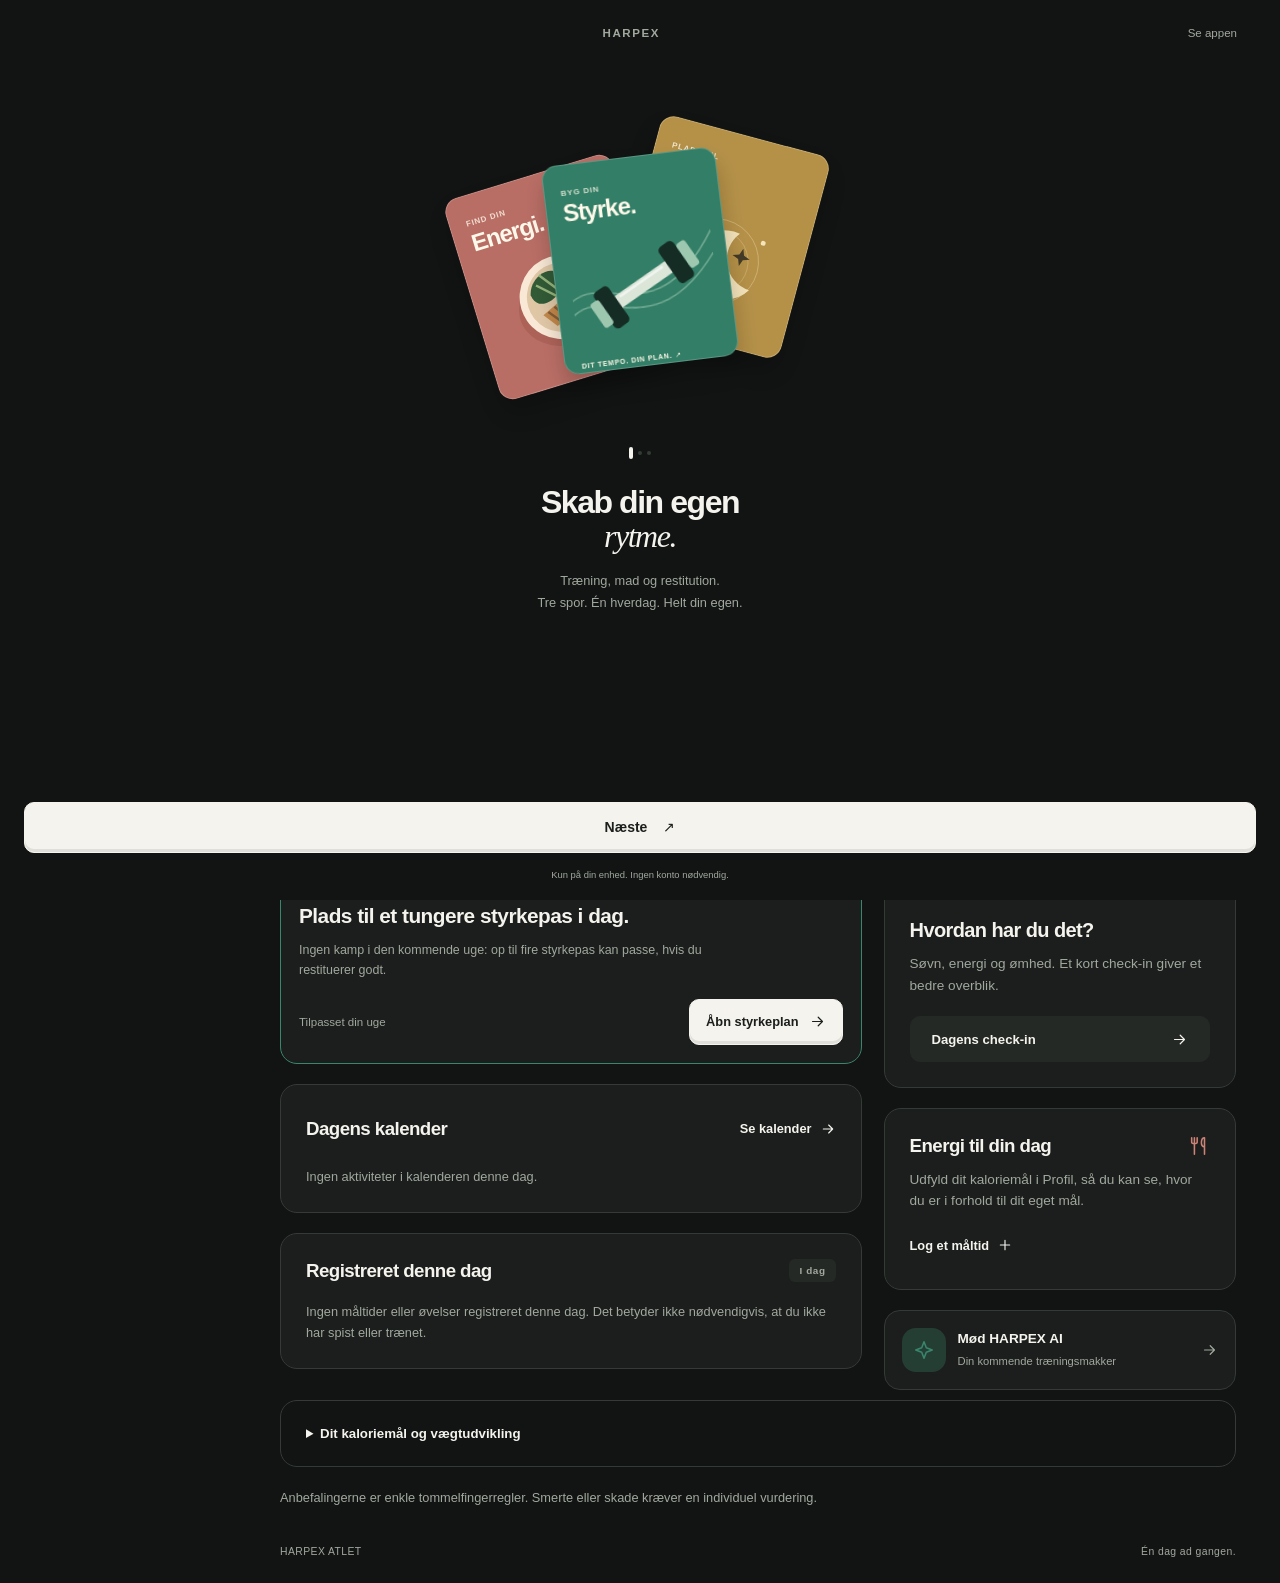
==== commit dc4f3f3d: "Add files via upload" ====
--- a/app.html
+++ b/app.html
@@ -14,10 +14,16 @@
 <link rel="icon" type="image/svg+xml" href="./harpex-icon.svg">
 <link rel="stylesheet" href="./theme.css?v=simulator-3">
 <link rel="stylesheet" href="./identity.css?v=2">
+<link rel="stylesheet" href="./organization.css?v=2">
 <title>HARPEX · App</title>
-<script src="./app.js" defer></script>
+<script src="./organization.js?v=2" defer></script>
+<script src="./season.js?v=1" defer></script>
+<script src="./app.js?v=season-1" defer></script>
+<script src="./workout-drafts.js?v=1" defer></script>
 <script src="./identity.js?v=1" defer></script>
-<script src="./experience.js?v=rhythm-2" defer></script>
+<script src="./experience.js?v=season-1" defer></script>
+<link rel="stylesheet" href="./history.css?v=2">
+<script src="./history.js?v=1" defer></script>
 </head>
 <body>
 <div class="app-shell" id="appShell">
@@ -110,8 +116,13 @@
 </label>
 <label class="field">Dato<input name="date" type="date" required>
 </label>
-<label class="field">Klokkeslæt<input name="time" type="time" value="18:00" required>
-</label>
+<input name="editId" type="hidden">
+<label class="field">Starttid<input name="time" type="time" value="18:00" required>
+</label>
+<label class="field">Sluttid<input name="endTime" type="time" value="19:00" required>
+</label>
+<label class="field span"><span><input name="endsNextDay" type="checkbox"> Slutter næste dag</span></label>
+<p class="form-error span" id="eventTimeError" role="alert"></p>
 <label class="field span" id="strengthPicker" hidden>Vælg styrkepas<select id="strengthEventChoice">
 </select>
 </label>
@@ -120,13 +131,14 @@
 <input name="title" placeholder="Fx modstanderen eller træningsstedet">
 </label>
 <button class="button span">Gem aktivitet</button>
+<button class="button secondary span" id="cancelEventEdit" type="button" hidden>Annullér redigering</button>
 </form>
 </div>
 <div class="card">
 <h2>Aktiviteter i viste uge</h2>
 <div id="eventList">
 </div>
-<p class="foot">Flyt en kamp ved at slette den og oprette den på den nye dato. Forslaget opdateres med det samme.</p>
+<p class="foot">Brug “Ret tid” for at ændre dato, starttid eller sluttid uden at slette aktiviteten.</p>
 </div>
 </div>
 </section>
@@ -215,12 +227,14 @@
 <div class="card">
 <h2>Log måltid</h2>
 <form class="form" id="mealForm">
+<input name="presetOnly" type="hidden">
 <label class="field span">Navn<input name="name" placeholder="Fx aftensmad" required>
 </label>
 <label class="field">Kalorier<input name="kcal" type="number" min="0" required>
 </label>
 <label class="field">Protein (g)<input name="protein" type="number" min="0" required>
 </label>
+<label class="field span">Kategori<select name="category" required><option value="Morgenmad">Morgenmad</option><option value="Frokost">Frokost</option><option value="Aftensmad">Aftensmad</option><option value="Før træning">Snacks før træning</option><option value="Efter træning">Snacks efter træning</option><option value="Hygge">Snacks til hygge</option></select></label>
 <label class="field span">
 <span>
 <input type="checkbox" name="savePreset"> Gem som fast måltid</span>
@@ -230,6 +244,10 @@
 </div>
 <div class="card">
 <h2>Faste måltider</h2>
+<p class="foot">Gem dine favoritter, og log dem med ét tryk.</p>
+<button type="button" class="button full" id="newPreset">Nyt fast måltid</button>
+<div id="presetCategories" class="preset-categories" aria-label="Måltidskategorier"></div>
+<div id="presetFeedback" role="status" aria-live="polite"></div>
 <div id="presets">
 </div>
 <h2 style="margin-top:22px">I dag</h2>
@@ -341,6 +359,12 @@
 <option value="gain">Gradvis vægtøgning</option>
 </select>
 </label>
+<label class="field span">Sæsonmodel<select name="season">
+<option value="sessions">Efter mine pas · eksisterende model</option>
+<option value="in">In-season · +450 kcal til hallen</option>
+<option value="off">Off-season · styrketræning</option>
+</select></label>
+<p class="foot span">In-season erstatter antal sportspas med 450 kcal/dag til hallen. Kampe tælles én gang som 600 kcal pr. kamp, fordelt over ugen. Off-season medregner kun styrkepas. Vælg “Efter mine pas”, hvis du også har sport eller kampe uden for sæsonen. Vægtøgning giver +400 kcal/dag i alle modeller.</p>
 <div class="toolbar span">
 <button type="button" class="button secondary" id="useCalendarCounts">Hent antal pas fra kalenderen</button>
 <button class="button" type="submit">Beregn</button>
--- a/organization.css
+++ b/organization.css
@@ -0,0 +1,15 @@
+.food-navigation{display:grid;grid-template-columns:repeat(4,1fr);gap:4px;padding:4px;background:var(--soft);border-radius:11px;margin:0 0 19px}
+.food-navigation button{border:0;background:transparent;color:var(--muted);padding:11px 4px;border-radius:8px;font-size:.8rem;font-weight:600}
+.food-navigation button[aria-pressed="true"]{background:var(--surface);color:var(--ink)}
+.calendar-navigation{grid-template-columns:repeat(2,1fr)}
+.preset-categories{display:grid;grid-template-columns:repeat(2,minmax(0,1fr));gap:7px;margin:18px 0}
+.preset-categories button{display:flex;align-items:center;gap:7px;text-align:left;border:1px solid var(--line);background:transparent;color:var(--ink);padding:11px 9px;border-radius:9px;font-size:.72rem;min-height:44px}
+.preset-categories button[aria-pressed="true"]{background:var(--green-soft);border-color:var(--green)}
+.preset-categories small{margin-left:auto;color:var(--muted)}
+.saved-meal{padding:16px 0;border-top:1px solid var(--line)}.saved-meal-heading{display:flex;gap:10px;align-items:center;justify-content:space-between}.saved-meal-heading>div{min-width:0}.saved-meal h3{font-size:.9rem;overflow-wrap:anywhere}.saved-meal p{color:var(--muted);font-size:.73rem;margin-top:5px}.saved-meal .button{font-size:.75rem;padding:9px 12px;min-height:40px;flex-shrink:0}
+.meal-options{margin-top:12px}.meal-options summary{font-size:.7rem;color:var(--muted);cursor:pointer;padding:5px 0}.meal-options .field{margin-top:12px}.delete-preset{border:1px solid var(--line);background:transparent;color:var(--error);border-radius:8px;padding:10px 12px;margin-top:12px;font-size:.75rem}
+.preset-empty{padding:24px 3px;text-align:center}.preset-empty strong{font-size:.9rem}.preset-empty p{color:var(--muted);font-size:.78rem;margin-top:8px}
+#newPreset{margin-top:15px}#presetFeedback:not(:empty){border:1px solid var(--green);background:var(--green-soft);padding:12px;border-radius:9px;font-size:.75rem;margin-bottom:12px}#presetFeedback button{display:block;background:transparent;border:0;text-decoration:underline;padding:8px 0 0;font-weight:600}
+.form-error{font-size:.78rem;color:var(--error);margin:0}.form-error:empty{display:none}.event-actions{display:flex;gap:7px;flex-wrap:wrap}.event-actions .button{padding:9px 12px;font-size:.73rem}
+.menu-group-label{font-size:.6rem;letter-spacing:.12em;color:var(--muted);margin:14px 0 4px}.more-menu>button{padding:13px 7px;font-size:.88rem}.more-menu .card-top{margin-bottom:5px}.compact-tools>summary{cursor:pointer;font-size:.9rem;font-weight:600;padding:2px 0}.compact-tools-body{padding-top:20px}.compact-tools-body>h2:first-child{display:none}
+@media(max-width:370px){.preset-categories button{font-size:.66rem;padding:10px 7px;gap:5px}.saved-meal-heading{align-items:flex-start}}
--- a/history.css
+++ b/history.css
@@ -0,0 +1,5 @@
+.overview-datebar{display:flex;gap:8px;align-items:center;margin-bottom:18px}.overview-datebar>button{border:1px solid var(--line);background:var(--surface);color:var(--ink);border-radius:9px;min-width:36px;min-height:42px;padding:7px}.overview-datebar>label{flex:1;min-width:0}.overview-datebar label>span{display:none}.overview-datebar input{width:100%;min-width:0;padding:10px 4px;text-align:center;background:var(--surface);border:1px solid var(--line);border-radius:9px;color:var(--ink);font:inherit;font-size:.8rem}
+.history-calories{text-align:left;width:100%;color:var(--ink);font:inherit;cursor:pointer;display:flex;align-items:center;justify-content:space-between}.history-calories .stat-number,.history-calories .stat-detail{display:block}.history-open-label{font-size:.7rem;display:flex;flex-direction:column;align-items:flex-end;gap:8px}.history-open-label svg{width:22px;height:22px}.history-entry{display:flex;align-items:center;gap:13px;width:100%;text-align:left;background:var(--surface);border:1px solid var(--line);border-radius:12px;padding:17px;color:var(--ink);margin:-9px 0 24px}.history-entry>svg{width:24px;height:24px;color:var(--green)}.history-entry>svg:last-child{margin-left:auto}.history-entry strong,.history-entry small{display:block}.history-entry small{color:var(--muted);font-size:.7rem;margin-top:5px}
+.history-card-top{display:flex;align-items:center;justify-content:space-between;gap:8px}.history-card-top h2{font-size:1.15rem;margin:6px 0 0}.history-card-top select{max-width:145px;font:inherit;font-size:.72rem;background:var(--soft);color:var(--ink);border:1px solid var(--line);border-radius:8px;padding:10px 7px}.history-card .eyebrow{font-size:.55rem}.history-range{font-size:.73rem;color:var(--muted);margin:18px 0}.history-totals{display:grid;grid-template-columns:1fr 1fr;gap:10px;padding-bottom:20px;border-bottom:1px solid var(--line)}.history-totals small{font-size:.62rem;color:var(--muted)}.history-totals strong{display:block;font-size:1.35rem;margin-top:7px;letter-spacing:-.035em}.history-totals strong span{font-size:.65rem;font-weight:400}.history-chart-title{font-size:.85rem;display:flex;justify-content:space-between;margin:24px 0 8px}.history-chart-title small{font-weight:400;color:var(--muted)}.history-chart{width:100%;display:block;overflow:visible}.history-chart text{fill:var(--muted);font-size:10px;font-family:inherit}.history-empty{padding:28px 10px;text-align:center;background:var(--soft);border-radius:10px;font-size:.8rem}.history-empty small{display:block;color:var(--muted);margin-top:8px;font-size:.7rem}.history-card .foot{font-size:.7rem;line-height:1.5}.history-start{margin-top:22px;padding-top:20px;border-top:1px solid var(--line)}.history-custom{display:grid;grid-template-columns:1fr 1fr;gap:12px;margin-top:18px}.history-custom .button,.history-custom p{grid-column:1/-1}.history-custom input,.history-start input{min-width:0;width:100%}.history-data{margin-top:18px}.history-data summary{font-size:.75rem;cursor:pointer}.history-data button,.history-log-row{display:flex;justify-content:space-between;align-items:center;gap:12px;border:0;border-bottom:1px solid var(--line);background:transparent;color:var(--ink);padding:15px 0;width:100%;font-size:.77rem;text-align:left}.history-data strong,.history-log-row strong{text-align:right;font-size:.73rem}.history-data small,.history-log-row small{display:block;font-size:.65rem;color:var(--muted);margin-top:5px;font-weight:400}.history-log-row>span{overflow-wrap:anywhere;min-width:0}.history-log-row strong{flex-shrink:0;max-width:48%}.history-calories:focus-visible,.history-entry:focus-visible{outline:2px solid var(--green);outline-offset:4px}.sr-only{position:absolute;width:1px;height:1px;overflow:hidden;clip:rect(0,0,0,0)}
+[hidden]{display:none!important}
+.history-chart{height:auto;aspect-ratio:340/178}
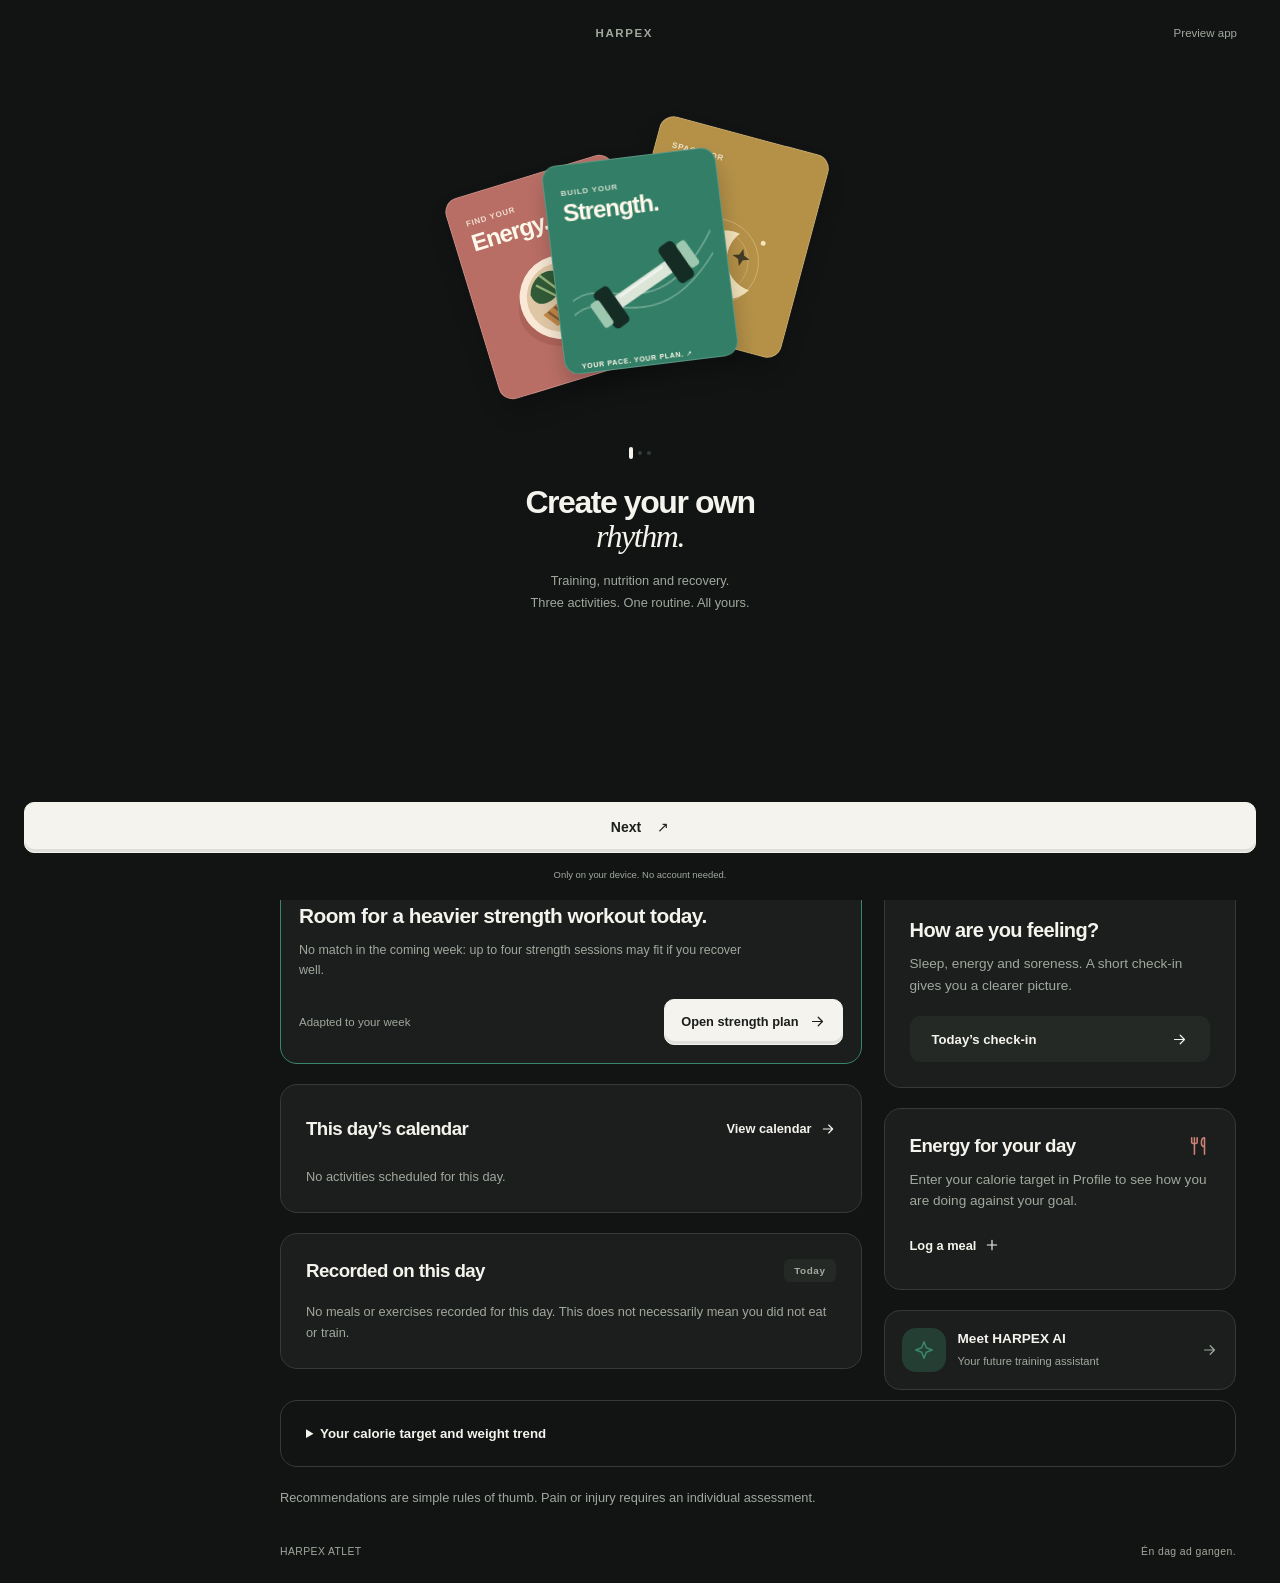
==== commit ba506c06: "Add files via upload" ====
--- a/app.html
+++ b/app.html
@@ -17,13 +17,17 @@
 <link rel="stylesheet" href="./organization.css?v=2">
 <title>HARPEX · App</title>
 <script src="./organization.js?v=2" defer></script>
+<script src="./locale.js?v=1" defer></script>
 <script src="./season.js?v=1" defer></script>
-<script src="./app.js?v=season-1" defer></script>
-<script src="./workout-drafts.js?v=1" defer></script>
+<script src="./library-core.js?v=1" defer></script>
+<script src="./app.js?v=libraries-1" defer></script>
+<script src="./workout-drafts.js?v=2" defer></script>
 <script src="./identity.js?v=1" defer></script>
-<script src="./experience.js?v=season-1" defer></script>
+<script src="./experience.js?v=libraries-1" defer></script>
 <link rel="stylesheet" href="./history.css?v=2">
-<script src="./history.js?v=1" defer></script>
+<script src="./history.js?v=libraries-1" defer></script>
+<link rel="stylesheet" href="./library.css?v=1">
+<script src="./library-ui.js?v=1" defer></script>
 </head>
 <body>
 <div class="app-shell" id="appShell">
--- a/library.css
+++ b/library.css
@@ -0,0 +1,2 @@
+.library-editor{margin-top:20px}.library-editor>summary,.library-sub>summary{font-weight:600;cursor:pointer;font-size:.88rem;min-height:28px}.library-editor h3{margin:22px 0 14px;font-size:.9rem}.library-editor .form{margin-top:14px}.library-editor .field{min-width:0}.library-editor input,.library-editor select{min-width:0;width:100%}.library-sub{margin-top:22px;border-top:1px solid var(--line);padding-top:18px}.edit-exercise-row{display:grid;grid-template-columns:1fr 1fr;gap:10px;border-bottom:1px solid var(--line);padding:16px 0}.edit-exercise-row>strong{grid-column:1/-1;font-size:.8rem}.edit-exercise-row label{font-size:.7rem;color:var(--muted)}.edit-exercise-row input{margin-top:6px}.edit-exercise-row .button,.edit-exercise-row .text-button{font-size:.7rem;padding:10px 4px}.library-editor .foot{font-size:.73rem}#workoutEditor{padding:16px;border-radius:10px}#exerciseLibraryChoice{max-width:100%}
+.edit-exercise-row input{min-height:44px;padding:10px 12px;border:1px solid var(--line);border-radius:9px;background:var(--canvas);color:var(--ink);font:inherit;font-size:.85rem}
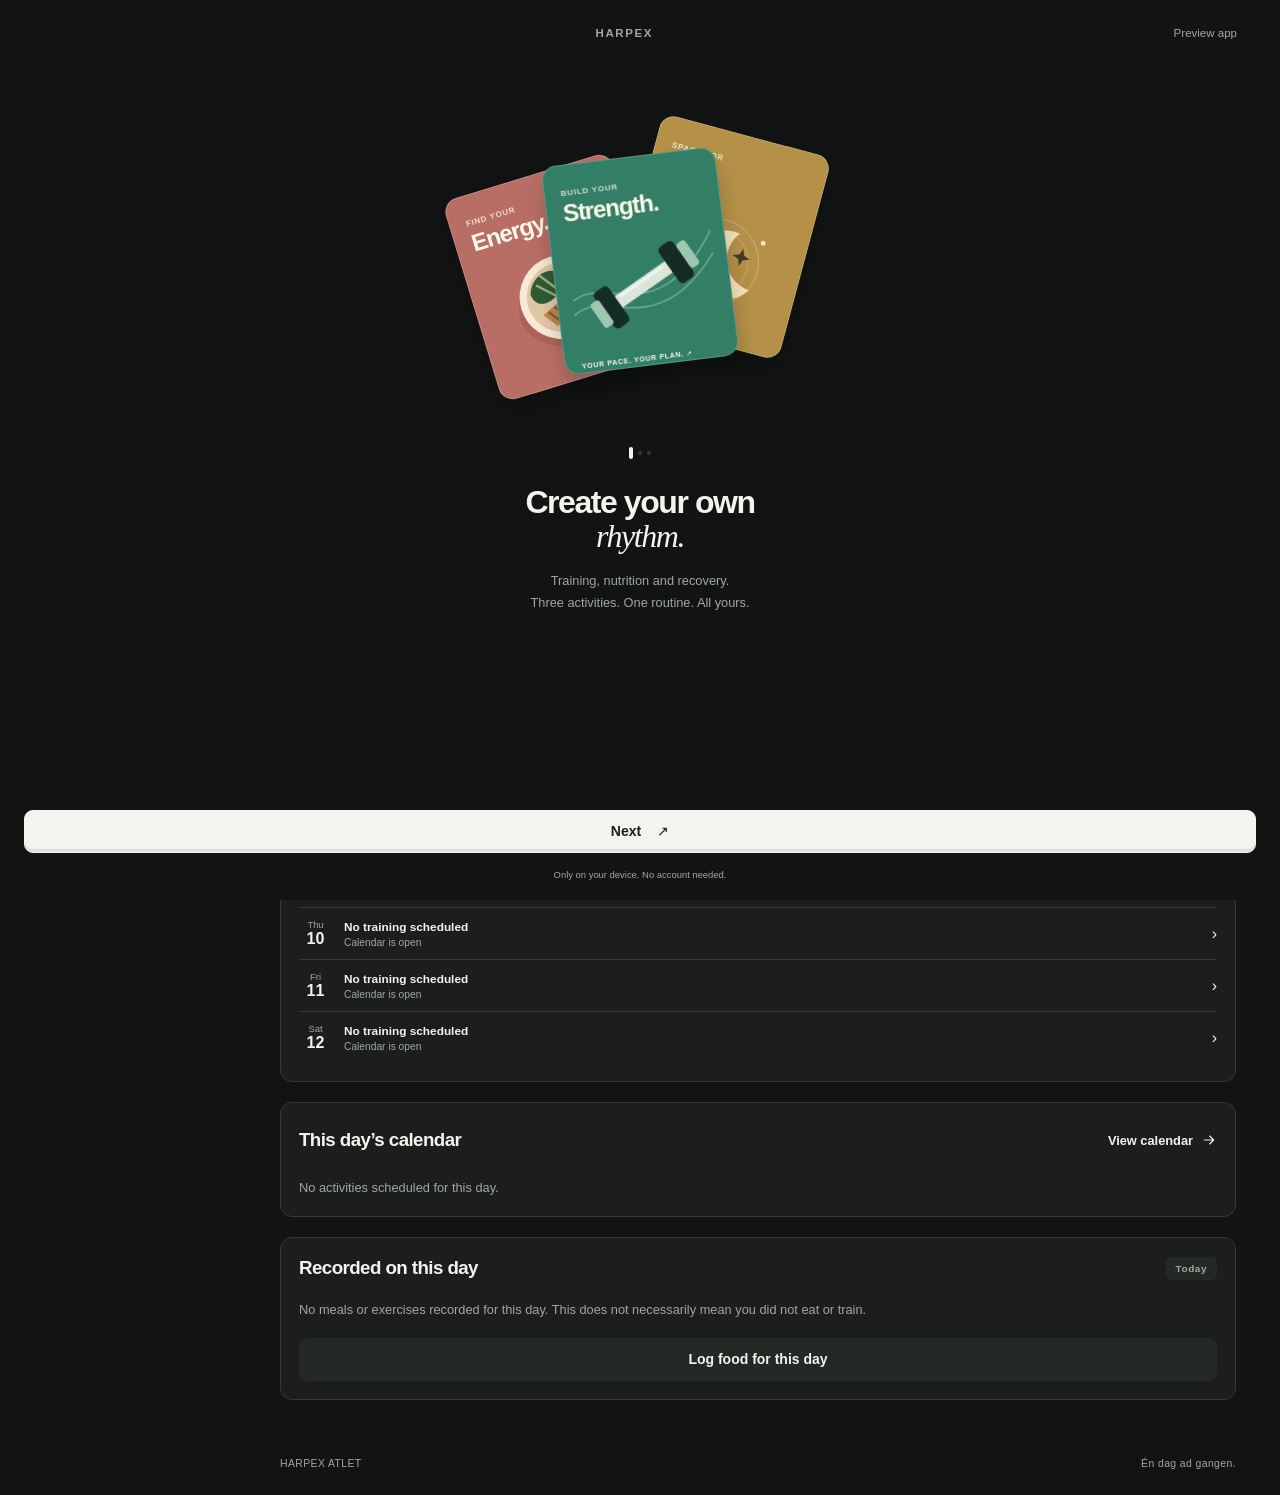
==== commit 18d8cf96: "Add files via upload" ====
--- a/app.html
+++ b/app.html
@@ -18,16 +18,25 @@
 <title>HARPEX · App</title>
 <script src="./organization.js?v=2" defer></script>
 <script src="./locale.js?v=1" defer></script>
-<script src="./season.js?v=1" defer></script>
-<script src="./library-core.js?v=1" defer></script>
-<script src="./app.js?v=libraries-1" defer></script>
+<script src="./season.js?v=matchday-1" defer></script>
+<script src="./library-core.js?v=2" defer></script>
+<script src="./food-date.js?v=1" defer></script>
+<script src="./app.js?v=smooth-1" defer></script>
 <script src="./workout-drafts.js?v=2" defer></script>
 <script src="./identity.js?v=1" defer></script>
 <script src="./experience.js?v=libraries-1" defer></script>
 <link rel="stylesheet" href="./history.css?v=2">
 <script src="./history.js?v=libraries-1" defer></script>
 <link rel="stylesheet" href="./library.css?v=1">
-<script src="./library-ui.js?v=1" defer></script>
+<script src="./library-ui.js?v=2" defer></script>
+<link rel="stylesheet" href="./day-food.css?v=1">
+<script src="./day-food.js?v=1" defer></script>
+<script src="./vendor/zxing-browser-0.2.1.min.js" defer></script>
+<script src="./scanner.js?v=1" defer></script>
+<link rel="stylesheet" href="./smooth.css?v=1">
+<script src="./smooth.js?v=matchday-1" defer></script>
+<link rel="stylesheet" href="./matchday.css?v=1">
+<script src="./matchday.js?v=1" defer></script>
 </head>
 <body>
 <div class="app-shell" id="appShell">
--- a/day-food.css
+++ b/day-food.css
@@ -0,0 +1,2 @@
+.dashboard-week{overflow-x:auto;justify-content:flex-start;padding:3px 2px 10px;scroll-snap-type:x proximity}.dashboard-week .day-tile{flex:0 0 78px;min-height:112px;gap:7px;padding:12px 5px;border:1px solid var(--line);background:var(--surface);scroll-snap-align:center}.day-tile small{font-size:.62rem;white-space:nowrap;color:var(--muted)}.day-tile.populated{border-color:var(--green);background:var(--green-soft)}.day-tile.current{box-shadow:inset 0 0 0 1px var(--green)}.week-dot:after{display:none!important}.month-day{min-height:78px!important;gap:5px!important}.month-day.populated{background:var(--green-soft);border:1px solid var(--green)}.month-day .day-count{font-size:.65rem;white-space:nowrap;color:var(--ink)}.food-date-card{padding:16px;background:var(--surface);border:1px solid var(--line);border-radius:12px;margin-bottom:18px}.food-date-card .foot{margin-top:8px;font-size:.72rem}#logFoodForDay{margin-top:18px}.scanner-card{margin-bottom:18px}.scanner-card video{display:block;width:100%;height:200px;object-fit:cover;border-radius:12px;background:#111;margin:12px 0}.scanner-card .toolbar{gap:8px;margin:14px 0;flex-wrap:wrap}.scanner-card .field{min-width:0}.scanner-card input{max-width:100%}.scanner-card .foot{font-size:.72rem}.scanner-card .scanner-fields{display:grid;grid-template-columns:1fr 1fr;gap:12px}.scanner-fields .span{grid-column:1/-1}
+.dashboard-week{display:flex}.day-tile{min-width:78px}
--- a/smooth.css
+++ b/smooth.css
@@ -0,0 +1,4 @@
+/* Compact lists and one primary energy card, inspired by the supplied references. */
+:root{--radius:12px}main{padding-top:12px}.card{border-radius:12px;padding:18px}.heading{margin-bottom:15px}.heading h1{font-size:1.9rem}.heading p{font-size:.77rem}.app-topbar{height:54px}.button{border-radius:9px;min-height:43px}.field input,.field select{border-radius:9px;padding:10px 12px}.overview-datebar{margin-bottom:10px}.smooth-range{display:flex;justify-content:space-between;align-items:center;gap:8px;margin-bottom:8px}.smooth-range button{border:0;background:var(--soft);color:var(--ink);border-radius:7px;min-width:36px;height:32px}.smooth-range span{font-size:.65rem;color:var(--muted)}.daily-strip .dashboard-week{display:grid;grid-template-columns:repeat(7,minmax(0,1fr));gap:5px;overflow:visible;padding:0}.smooth-day{display:flex;align-items:center;flex-direction:column;gap:5px;min-width:0;min-height:72px;padding:8px 1px;border:1px solid var(--line);border-radius:9px;background:var(--surface);color:var(--ink)}.smooth-day span{font-size:.58rem;color:var(--muted)}.smooth-day strong{font-size:.9rem}.smooth-day small{font-size:.58rem;color:var(--muted)}.smooth-day.populated{border-bottom:3px solid var(--green)}.smooth-day.selected{background:var(--green-soft);border-color:var(--green)}.daily-strip{border:0!important;margin-bottom:16px!important;padding-bottom:0!important}.quick-tracks{display:flex;gap:7px;margin-bottom:18px}.quick-track{flex:1;min-height:48px!important;border:1px solid var(--line)!important;background:var(--surface)!important;padding:10px!important;border-radius:9px!important;display:flex;align-items:center;gap:7px}.quick-track .track-emoji{font-size:17px}.quick-track .track-arrow,.quick-track small{display:none}.quick-track strong{font-size:.71rem;margin:0}.section-heading{font-size:.88rem;margin-bottom:9px}.section-heading small{display:none}#home .dashboard-stats{display:block;margin-bottom:14px}.energy-summary{display:grid;grid-template-columns:1fr auto;gap:14px;width:100%;background:var(--surface);color:var(--ink);border:1px solid var(--line);border-radius:15px;padding:20px;text-align:left}.energy-summary>div>strong{display:block;font-size:2.1rem;letter-spacing:-.04em;margin:9px 0 5px}.energy-summary strong small{font-size:.78rem;font-weight:400;letter-spacing:0}.energy-summary>div>span:not(.eyebrow),.energy-summary p{font-size:.68rem;color:var(--muted)}.energy-summary p{margin-top:8px}.energy-ring{width:100px;height:100px;border-radius:50%;background:conic-gradient(var(--green) var(--progress),var(--soft) 0);padding:7px;align-self:center}.energy-ring>span{display:flex;flex-direction:column;align-items:center;justify-content:center;background:var(--surface);border-radius:50%;width:100%;height:100%;font-size:1.2rem!important;color:var(--ink)!important;font-weight:650}.energy-ring small{font-size:.55rem;font-weight:400;margin-top:5px;color:var(--muted)}.energy-protein{grid-column:1/-1;border-top:1px solid var(--line);display:flex;justify-content:space-between;align-items:center;padding-top:11px}.energy-protein strong{font-size:.85rem!important;margin:0!important}#home .history-entry,#home .workout-card,#home .dashboard-side,#home .projection,#home>.foot{display:none!important}.dashboard-grid{display:block!important}.seven-day-agenda h2{font-size:1rem}.agenda-day{display:flex;align-items:center;gap:12px;width:100%;text-align:left;color:var(--ink);background:transparent;border:0;border-top:1px solid var(--line);padding:11px 0}.agenda-date{width:33px;flex-shrink:0;text-align:center}.agenda-date small{display:block;font-size:.59rem;color:var(--muted)}.agenda-date strong{font-size:1rem}.agenda-day>span:nth-child(2){flex:1;min-width:0}.agenda-day>span:nth-child(2)>strong{display:block;font-size:.74rem;font-weight:550;overflow-wrap:anywhere}.agenda-day>span:nth-child(2)>small{font-size:.64rem;color:var(--muted);display:block;margin-top:3px}.program-navigation{grid-template-columns:1fr 1fr}.manage-programs{margin:13px 0}.program-row{border-bottom:1px solid var(--line);padding:18px 0}.program-row-title{display:flex;align-items:center;gap:10px}.program-row-title>button:first-child{flex:1;background:none;border:0;color:var(--ink);text-align:left;padding:0}.program-row-title strong{display:block;font-size:.95rem}.program-row-title small{display:block;color:var(--muted);font-size:.68rem;margin-top:5px}.remove-program,.exercise-remove{background:transparent;border:0;color:var(--muted);font-size:.7rem;padding:8px;min-height:40px}.program-when{display:block;font-size:.63rem;color:var(--muted);margin:13px 0 7px}.program-modes{display:grid;grid-template-columns:repeat(3,1fr);gap:7px}.program-modes button{padding:10px 4px;border:1px solid var(--line);border-radius:8px;background:var(--surface);color:var(--muted);font-size:.71rem}.program-modes button[aria-pressed=true]{background:var(--green-soft);color:var(--ink);border-color:var(--green)}.new-program-card h2{font-size:1.05rem;margin-bottom:14px}.new-program-card fieldset{border:0;padding:0;margin:14px 0;display:flex;gap:12px;font-size:.72rem}.new-program-card legend{margin-bottom:8px;color:var(--muted)}.new-program-card input[type=checkbox]{accent-color:var(--green)}.program-filter label{display:flex;align-items:center;justify-content:space-between;font-size:.75rem;margin:20px 0 0}.program-filter select{background:var(--surface);color:var(--ink);padding:9px;border:1px solid var(--line);border-radius:8px}#archivedPrograms{margin-top:20px}#archivedPrograms summary{font-size:.78rem;cursor:pointer}.exercise-entry{padding:15px 0!important}.exercise-entry>div:first-child{position:relative;padding-right:45px}.exercise-entry>div:first-child strong{font-size:.85rem}.exercise-remove{position:absolute;top:-8px;right:-4px}.exercise-entry .exerciseForm{gap:7px;margin-top:10px}.exerciseForm input{min-height:40px;padding:9px!important}.exerciseForm label{font-size:.65rem}.exerciseForm .button{grid-column:auto!important;padding:9px 5px;font-size:.67rem}.exerciseForm{grid-template-columns:repeat(3,minmax(0,1fr)) 78px!important;align-items:end}#quickAddExercise{margin:12px 0}.meal-category-list{padding:0 16px}.meal-category-row{display:flex;align-items:center;gap:12px;text-align:left;width:100%;background:none;border:0;border-bottom:1px solid var(--line);padding:14px 0;color:var(--ink)}.meal-category-row:last-child{border-bottom:0}.meal-category-icon{width:36px;height:36px;display:grid;place-items:center;background:var(--soft);border-radius:10px;font-size:21px}.meal-category-row>span:nth-child(2){flex:1}.meal-category-row strong{font-size:.83rem;display:block}.meal-category-row small{font-size:.68rem;color:var(--muted);display:block;margin-top:4px}.meal-category-plus{font-size:1.5rem;color:var(--green)}.food-date-card{padding:12px 14px}.food-date-card .foot{font-size:.65rem}.food-navigation{margin-bottom:13px}.suggestions{grid-template-columns:1fr!important}.suggestion{padding:14px!important;border-radius:10px!important}.month-day{min-height:64px!important}.history-chart{max-height:220px}.smooth-day:focus-visible,.energy-summary:focus-visible{outline:2px solid var(--green);outline-offset:2px}@media(prefers-reduced-motion:no-preference){.panel.active{animation:smooth-in .16s ease-out}@keyframes smooth-in{from{opacity:.8;transform:translateY(3px)}to{opacity:1;transform:translateY(0)}}}
+.daily-strip>.smooth-range{display:flex!important}.daily-strip>div:not(.dashboard-week):not(.smooth-range){display:none}
+.quick-track,.quick-track strong{color:var(--ink)!important}.quick-track{flex-direction:row!important}
--- a/matchday.css
+++ b/matchday.css
@@ -0,0 +1 @@
+.matchday-card{margin:0 0 16px}.matchday-card h2{font-size:1rem}.matchday-target{font-size:.78rem;margin:14px 0 8px}.matchday-target strong{font-size:1.3rem}.matchday-details summary{padding:12px 0;cursor:pointer;font-size:.82rem;font-weight:600}.matchday-row{display:flex;gap:12px;border-top:1px solid var(--line);padding:13px 0}.matchday-row>span{font-size:22px}.matchday-row small{display:block;color:var(--muted);font-size:.68rem}.matchday-row strong{display:block;font-size:.83rem;margin:5px 0}.matchday-row p{font-size:.75rem;color:var(--muted);line-height:1.5;margin:0}.matchday-card a{color:var(--green)}
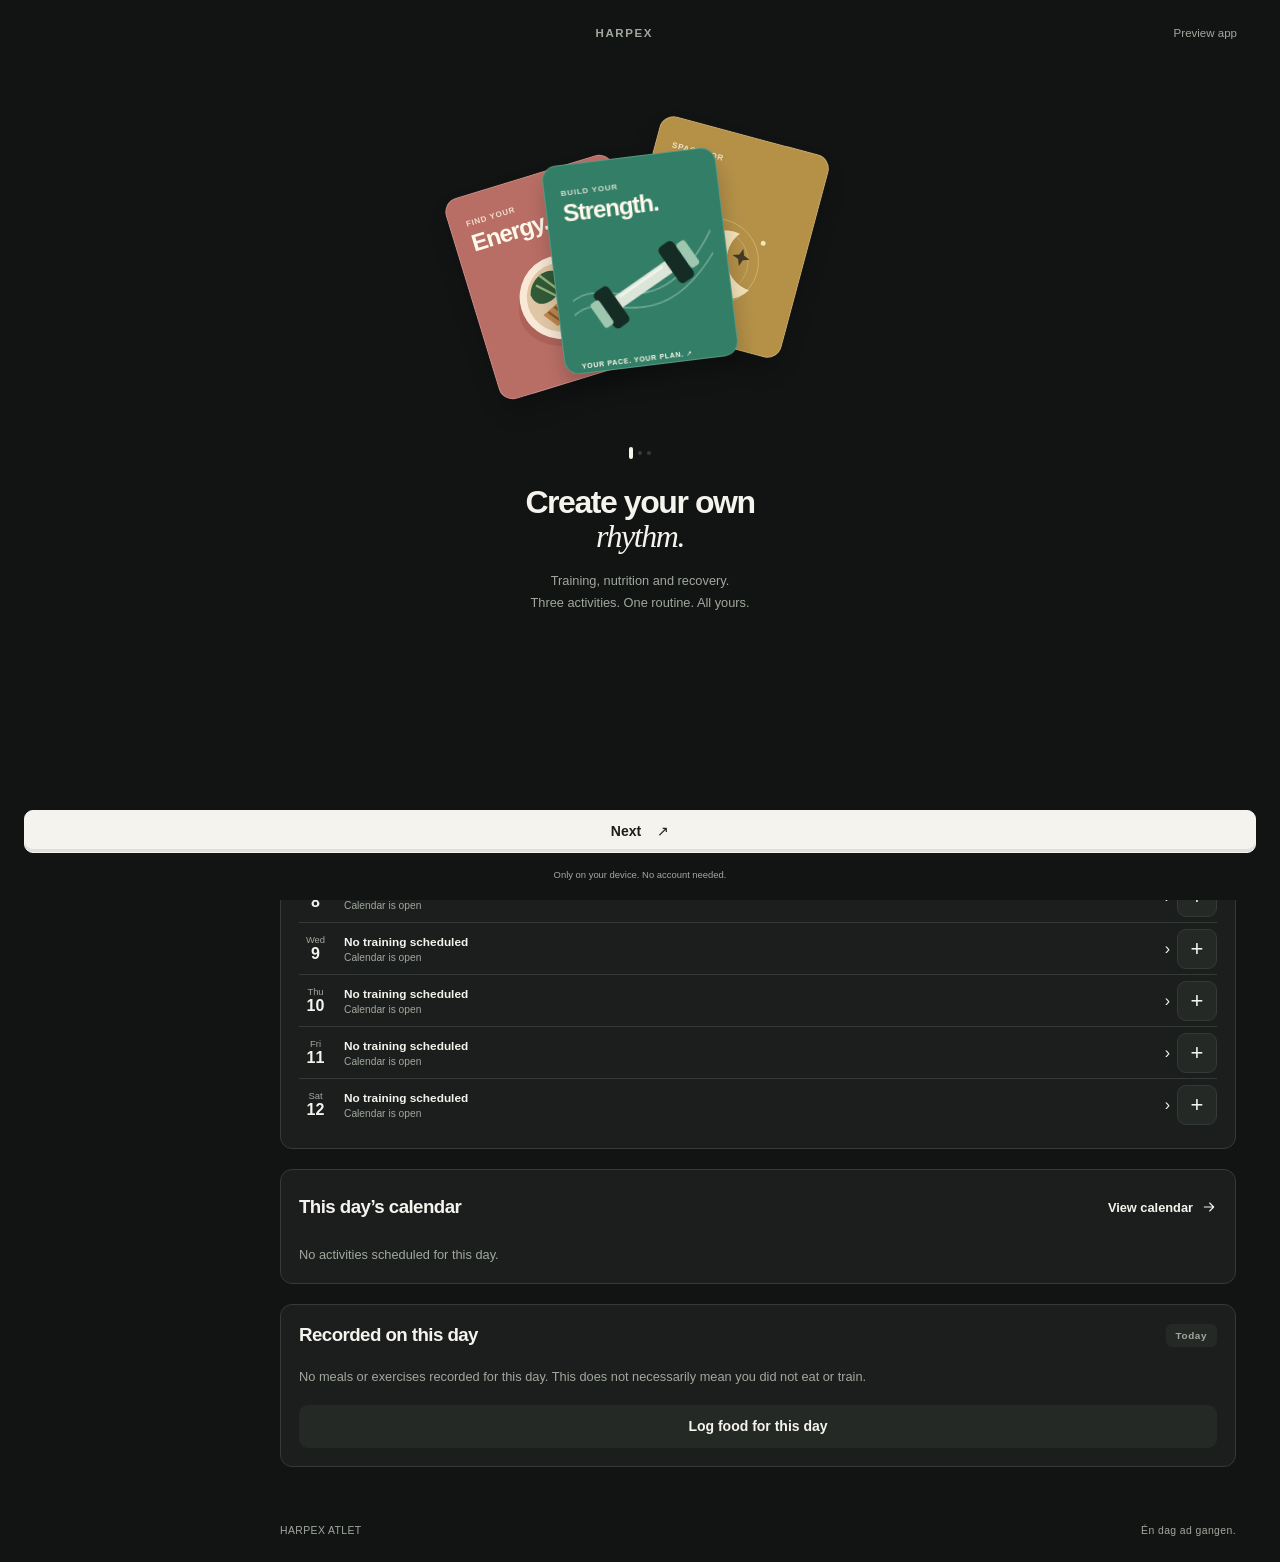
==== commit 7cb46eac: "Add files via upload" ====
--- a/app.html
+++ b/app.html
@@ -36,7 +36,9 @@
 <link rel="stylesheet" href="./smooth.css?v=1">
 <script src="./smooth.js?v=matchday-1" defer></script>
 <link rel="stylesheet" href="./matchday.css?v=1">
-<script src="./matchday.js?v=1" defer></script>
+<script src="./matchday.js?v=clarity-1" defer></script>
+<link rel="stylesheet" href="./clarity.css?v=1">
+<script src="./clarity.js?v=1" defer></script>
 </head>
 <body>
 <div class="app-shell" id="appShell">
--- a/clarity.css
+++ b/clarity.css
@@ -0,0 +1,2 @@
+.program-navigation{grid-template-columns:1fr 1.2fr 1fr}.program-navigation button{font-size:.75rem;padding:12px 5px}.training-fold,.program-create-toggle{margin:14px 0}.training-fold>summary,.program-create-toggle>summary{font-weight:600;font-size:.85rem;cursor:pointer;padding:14px 0}.training-fold .card{padding:12px 0;border:0;background:none}.favorite-row{display:flex;align-items:center;gap:9px;border-bottom:1px solid var(--line);padding:13px 0}.favorite-row strong{flex:1;min-width:0;overflow-wrap:anywhere;font-size:.85rem}.favorite-row .button{min-height:40px;padding:9px 14px}.favorite-row .text-button{min-height:40px}.agenda-action-row{display:flex;align-items:center;gap:7px;border-top:1px solid var(--line)}.agenda-action-row .agenda-day{border:0;flex:1;min-width:0}.agenda-add{height:40px;width:40px;flex-shrink:0;background:var(--soft);border:1px solid var(--line);border-radius:9px;color:var(--ink);font-size:22px}.seven-day-agenda>.button{margin:12px 0}.program-create-toggle .card{margin:0}#quickActivityDialog{max-width:calc(100% - 24px);width:390px;max-height:85dvh;overflow:auto;background:var(--surface);color:var(--ink);border:1px solid var(--line);border-radius:16px;padding:20px}#quickActivityDialog::backdrop{background:rgb(0 0 0 / .5)}#quickActivityDialog h2{font-size:1.1rem}#quickActivityDialog .form{margin-top:18px}#train>.two{display:block}
+.field:has(>#workoutChoice){grid-column:1/-1}#workoutChoice{width:100%}
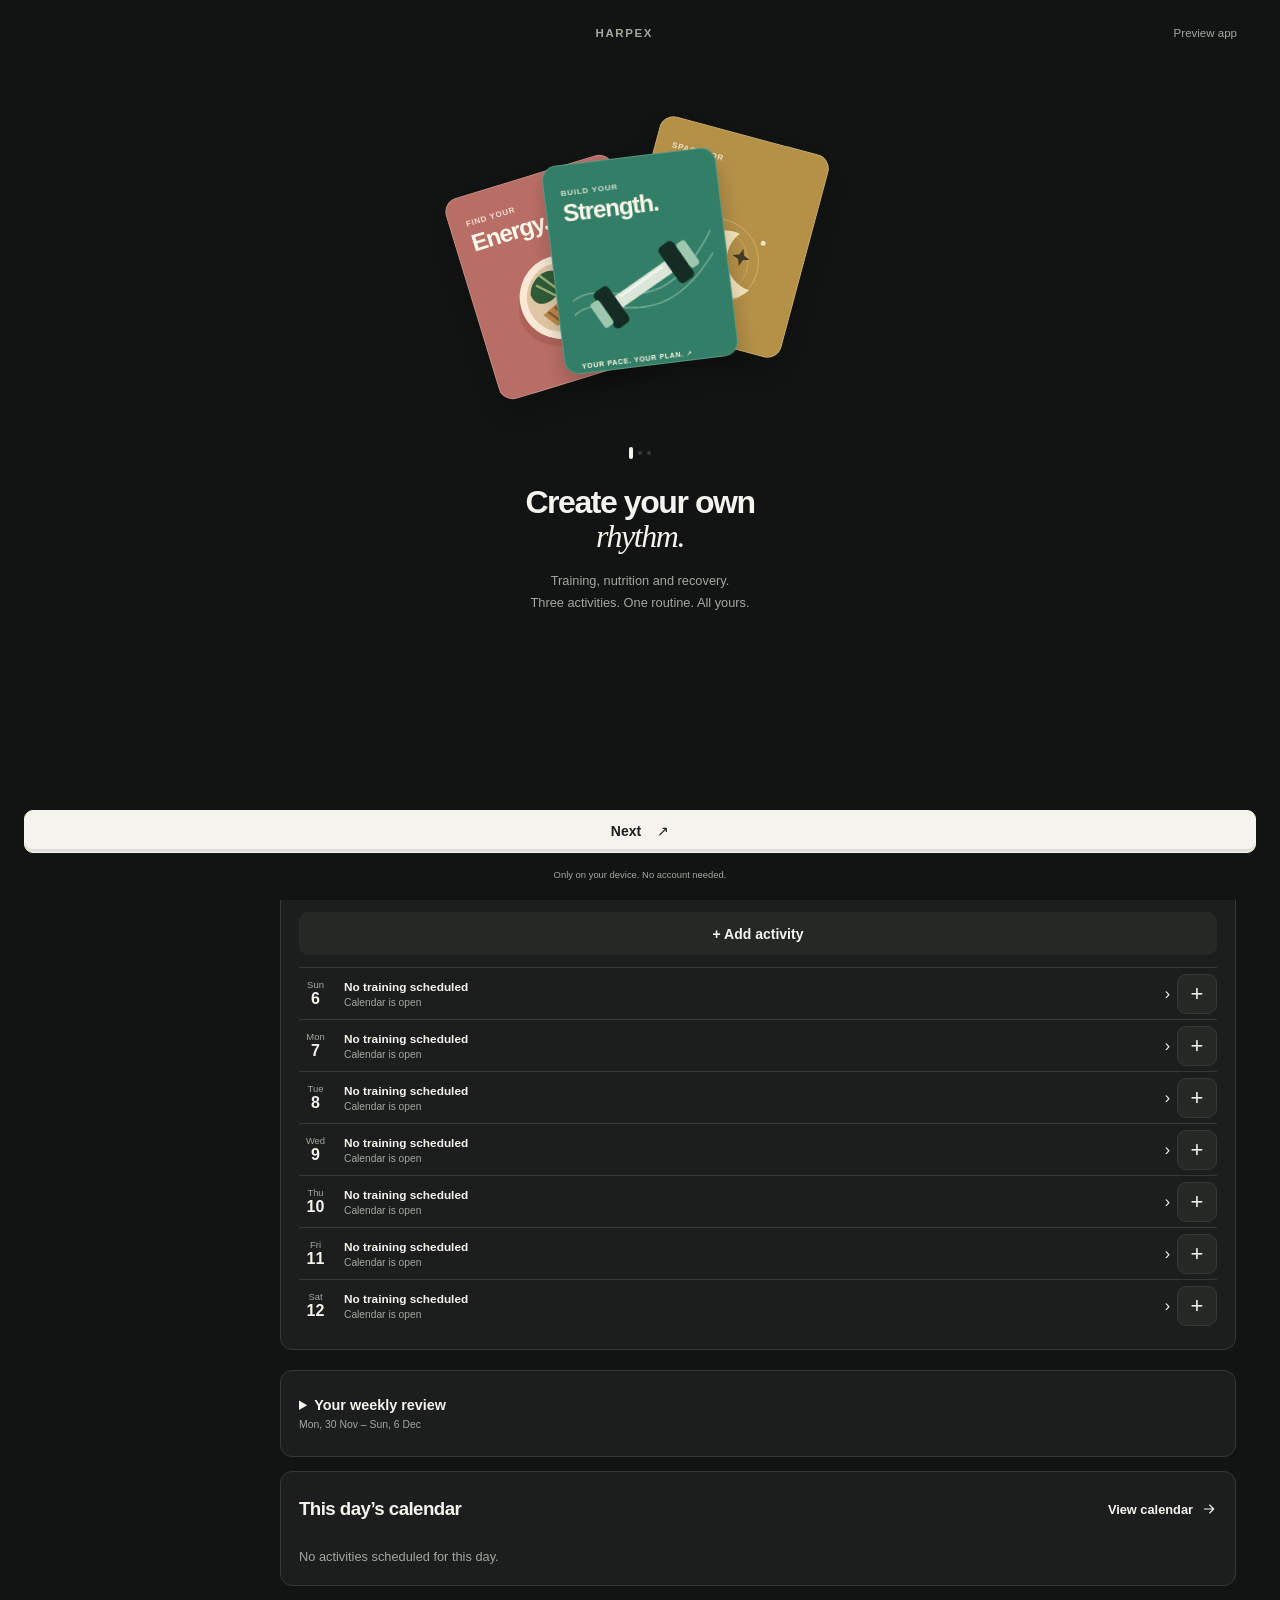
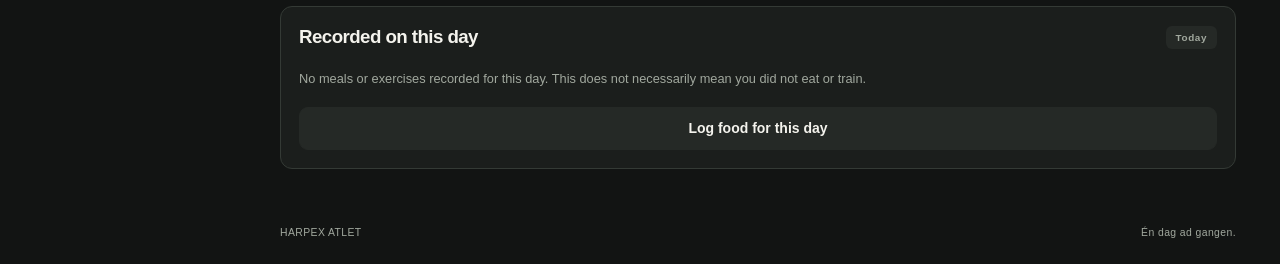
==== commit d2847924: "Add files via upload" ====
--- a/app.html
+++ b/app.html
@@ -19,9 +19,9 @@
 <script src="./organization.js?v=2" defer></script>
 <script src="./locale.js?v=1" defer></script>
 <script src="./season.js?v=matchday-1" defer></script>
-<script src="./library-core.js?v=2" defer></script>
+<script src="./library-core.js?v=scheduling-1" defer></script>
 <script src="./food-date.js?v=1" defer></script>
-<script src="./app.js?v=smooth-1" defer></script>
+<script src="./app.js?v=scheduling-1" defer></script>
 <script src="./workout-drafts.js?v=2" defer></script>
 <script src="./identity.js?v=1" defer></script>
 <script src="./experience.js?v=libraries-1" defer></script>
@@ -39,6 +39,11 @@
 <script src="./matchday.js?v=clarity-1" defer></script>
 <link rel="stylesheet" href="./clarity.css?v=1">
 <script src="./clarity.js?v=1" defer></script>
+<script src="./scheduling.js?v=1" defer></script>
+<link rel="stylesheet" href="./everyday.css?v=1">
+<script src="./everyday.js?v=recipes-1" defer></script>
+<link rel="stylesheet" href="./meal-shopping.css?v=1">
+<script src="./meal-shopping.js?v=1" defer></script>
 </head>
 <body>
 <div class="app-shell" id="appShell">
--- a/everyday.css
+++ b/everyday.css
@@ -0,0 +1,2 @@
+.everyday-card{margin:14px 0}.everyday-card h2{font-size:1rem}.everyday-card summary{font-size:.9rem;font-weight:600;cursor:pointer;padding:8px 0}.everyday-card summary small{display:block;font-size:.65rem;font-weight:400;color:var(--muted);margin-top:6px}.daily-target{font-size:.75rem;margin:15px 0;color:var(--muted)}.daily-target strong{color:var(--ink);float:right}.flow-timeline{display:flex;gap:12px;align-items:center;padding:12px 0;border-top:1px solid var(--line)}.flow-timeline time{font-size:.75rem;color:var(--muted);min-width:42px}.flow-timeline>div{flex:1}.flow-timeline strong{display:block;font-size:.85rem}.flow-timeline small{display:block;font-size:.7rem;color:var(--muted);margin-top:4px}.flow-actions{display:flex;flex-wrap:wrap;gap:8px;margin:12px 0}.flow-actions .button{flex:1;font-size:.78rem}.flow-week-grid{display:grid;grid-template-columns:1fr 1fr;gap:16px;margin:18px 0}.flow-week-grid strong{display:block;font-size:1.35rem}.flow-week-grid span{display:block;color:var(--muted);font-size:.72rem;margin-top:5px}.flow-dialog{max-width:calc(100% - 24px);width:390px;max-height:85dvh;overflow:auto;background:var(--surface);color:var(--ink);border:1px solid var(--line);border-radius:14px;padding:20px}.flow-dialog::backdrop{background:rgb(0 0 0 / .5)}.flow-dialog h2{font-size:1.1rem}.flow-dialog .field{margin:12px 0}.flow-check{display:flex;align-items:center;gap:12px;padding:12px 0;font-size:.8rem}.flow-check input{accent-color:var(--green);width:19px;height:19px}.flow-check small{display:block;font-size:.68rem;color:var(--muted);margin-top:4px}.flow-preview{white-space:pre-line}.flow-shopping{display:flex;align-items:center;border-bottom:1px solid var(--line);gap:8px}.flow-shopping>label{flex:1;overflow-wrap:anywhere}.is-done{text-decoration:line-through;color:var(--muted)}.last-lift{font-size:.7rem;padding:10px 0;text-align:left;min-height:40px}#shoppingForm textarea{width:100%;background:var(--canvas);color:var(--ink);border:1px solid var(--line);border-radius:8px;padding:12px;font:inherit}#home .quick-tracks{margin-top:15px}
+.flow-actions .button{background:var(--soft)!important;color:var(--ink)!important;border:1px solid var(--line)!important}.flow-actions .button:disabled{opacity:.45}
--- a/meal-shopping.css
+++ b/meal-shopping.css
@@ -0,0 +1 @@
+#savedShoppingMeals{margin-bottom:20px}#savedShoppingMeals>details{border-bottom:1px solid var(--line);padding:6px 0}#savedShoppingMeals summary small{display:inline;font-size:.7rem;margin-left:6px}.recipe-meal-row{display:flex;align-items:center;justify-content:space-between;gap:10px;width:100%;text-align:left;background:none;border:0;border-top:1px solid var(--line);padding:14px 0;color:var(--ink)}.recipe-meal-row strong{display:block;font-size:.85rem}.recipe-meal-row small{display:block;color:var(--muted);font-size:.68rem;margin-top:5px}.recipe-shortcut{font-size:.75rem;padding:12px 0}#mealRecipePreview{padding:14px 0}#mealRecipePreview h3{font-size:1rem;margin-bottom:8px}#mealRecipePreview>strong{font-size:.8rem}#saveMealIngredients{margin-bottom:10px}.shopping-category h3{font-size:.85rem;margin:18px 0 5px}
